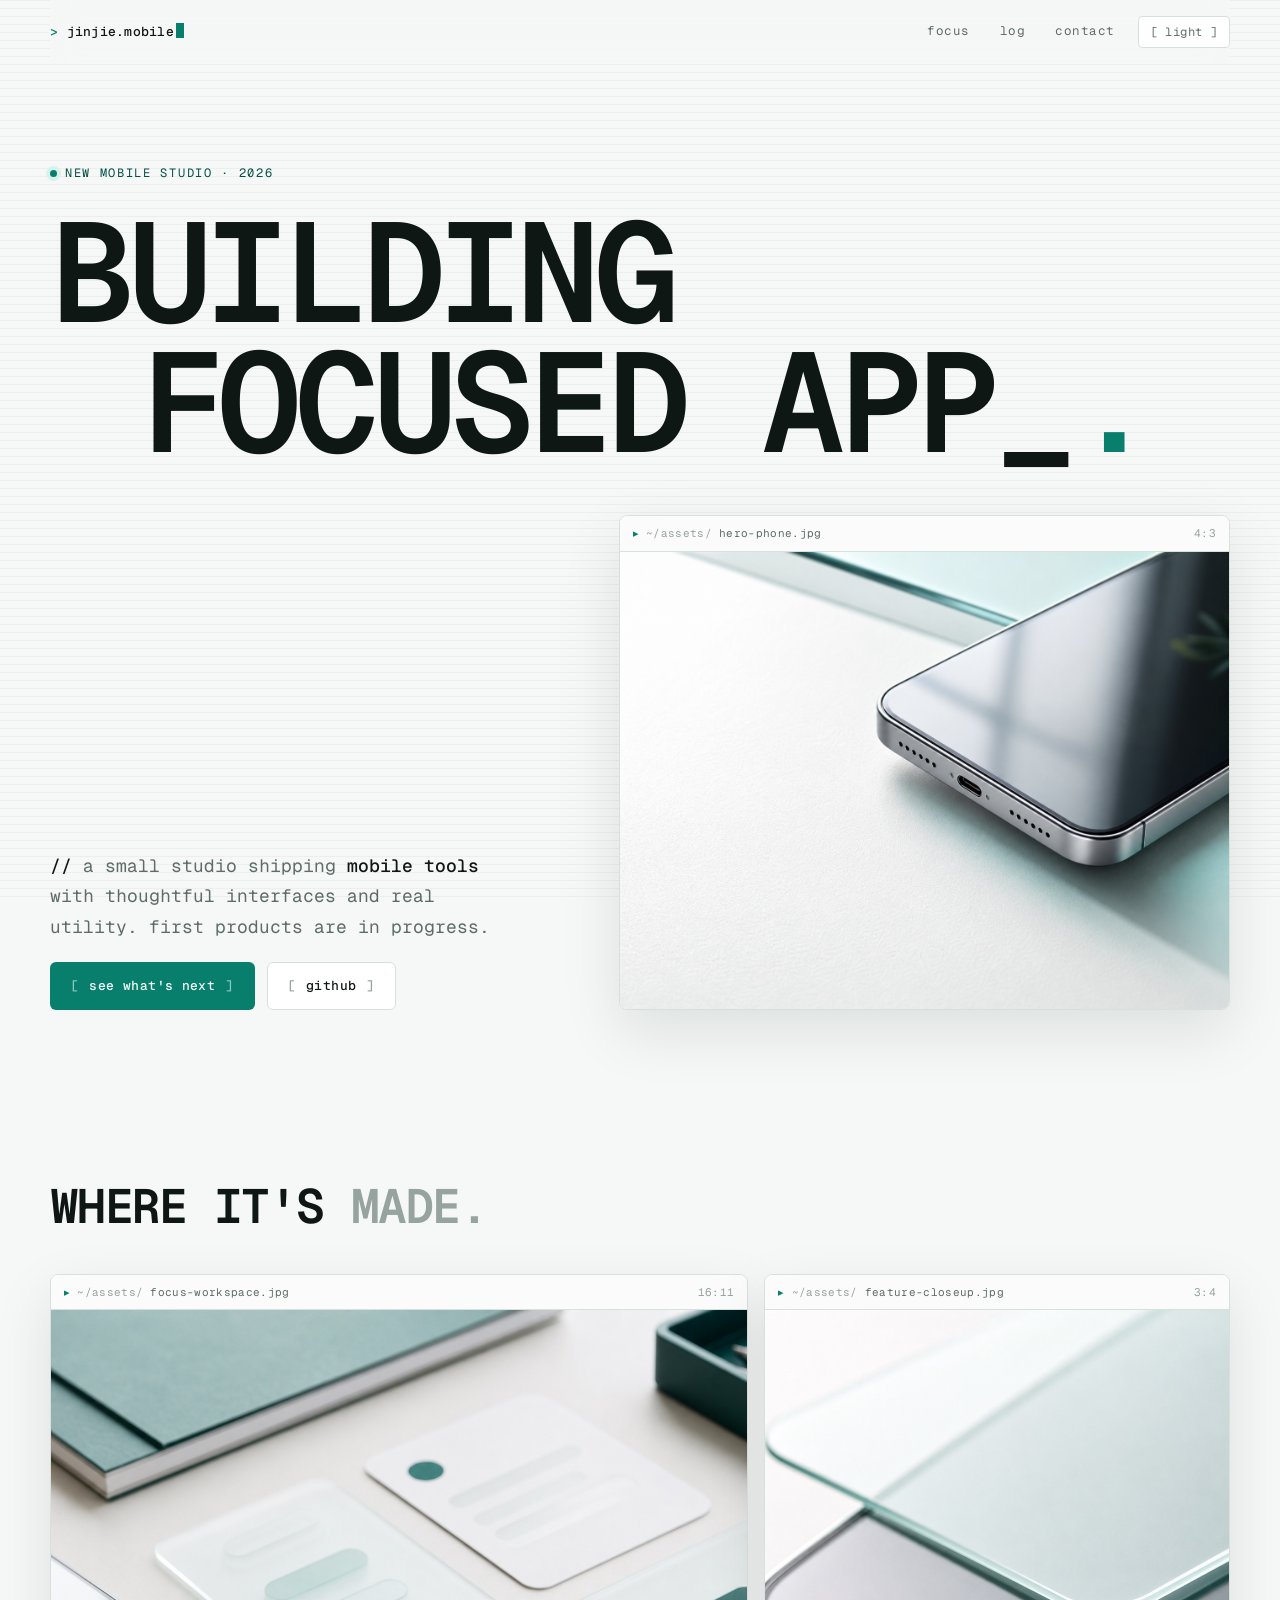
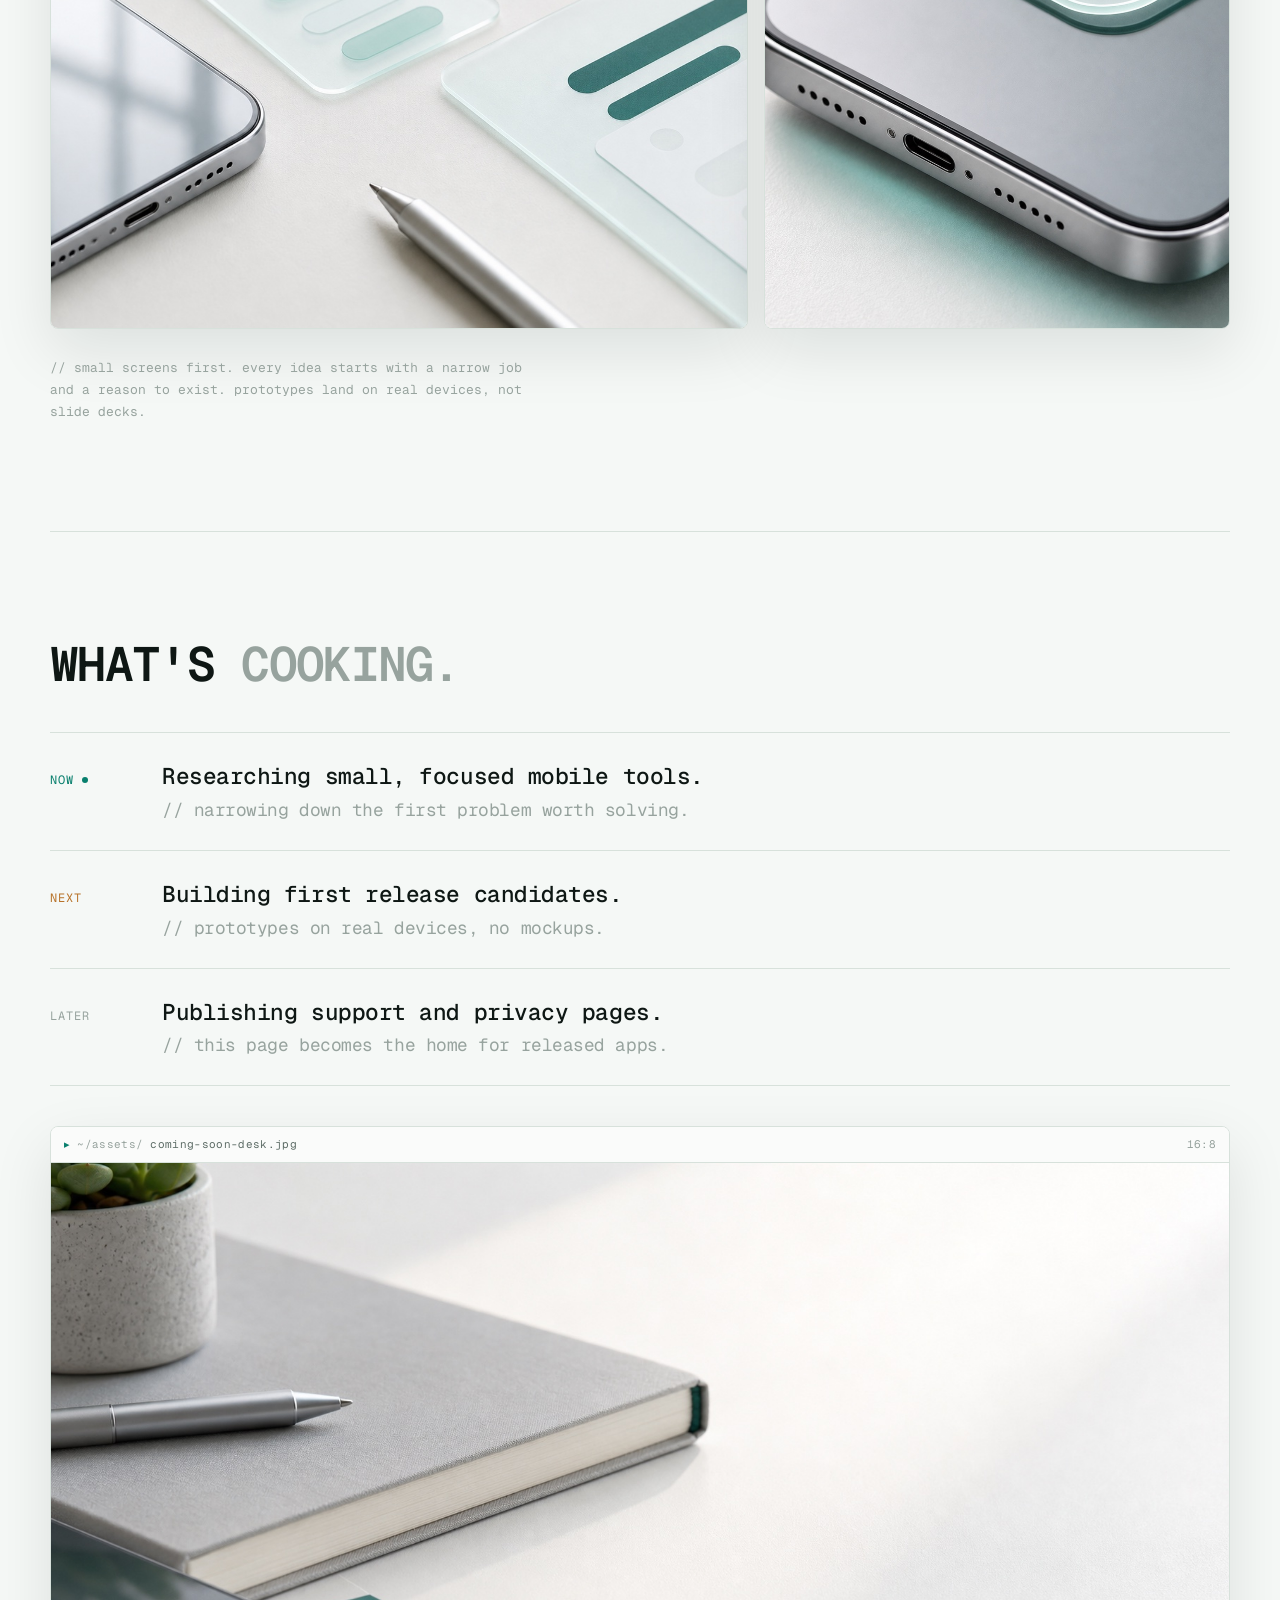
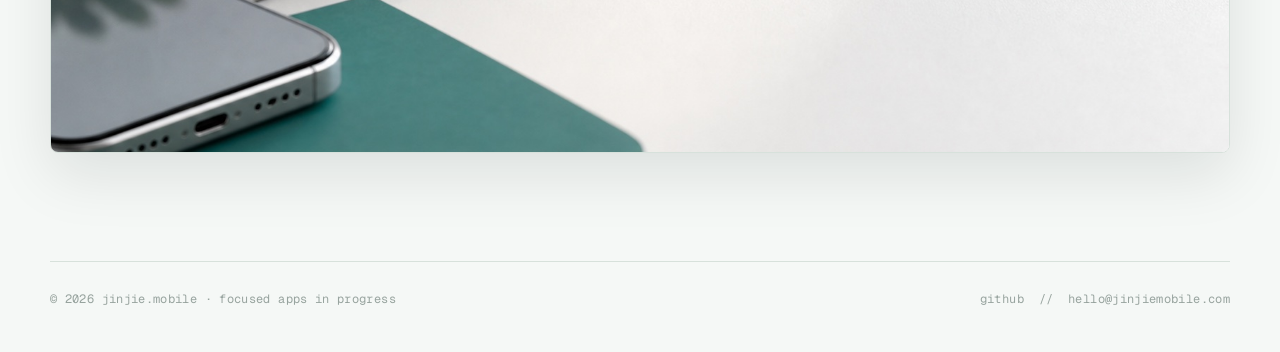
==== index.html @ 9242a49b "feat: mobile hamburger menu (fixes nav display:none regression)" ====
<!doctype html>
<html lang="en" data-theme="light">
<head>
  <meta charset="utf-8">
  <meta name="viewport" content="width=device-width, initial-scale=1">
  <meta name="description" content="Jinjie Mobile is building focused mobile apps with thoughtful interfaces and real utility.">
  <meta name="theme-color" content="#f7fbf8" media="(prefers-color-scheme: light)">
  <meta name="theme-color" content="#0c1210" media="(prefers-color-scheme: dark)">
  <meta property="og:title" content="Jinjie Mobile">
  <meta property="og:description" content="Focused mobile apps in development.">
  <meta property="og:type" content="website">
  <meta property="og:image" content="assets/hero-phone.jpg">
  <title>Jinjie Mobile</title>
  <link rel="icon" href="assets/jinjie-mobile-icon.svg" type="image/svg+xml">
  <link rel="icon" href="assets/jinjie-mobile-icon-32.png" sizes="32x32" type="image/png">
  <link rel="apple-touch-icon" href="assets/jinjie-mobile-icon-180.png">
  <link rel="manifest" href="site.webmanifest">
  <link rel="stylesheet" href="styles.css">
</head>
<body>

<nav class="nav wrap" id="nav">
  <a class="prompt" href="#top"><span class="gt">&gt;</span> jinjie.mobile<span class="cursor"></span></a>
  <div class="nav-right">
    <div class="nav-menu">
      <a href="#focus">focus</a>
      <a href="#log">log</a>
      <a href="#contact">contact</a>
    </div>
    <button class="menu-btn" id="menuBtn" aria-label="Toggle navigation" aria-expanded="false">[ menu ]</button>
    <button class="theme-btn" id="toggle" aria-label="Toggle color theme">[ light ]</button>
  </div>
</nav>

<header class="hero wrap" id="top">
  <p class="eyebrow"><span class="dot"></span> new mobile studio · 2026</p>

  <h1 class="display">
    <span class="scram" data-scramble data-text="BUILDING">BUILDING</span>
    <span class="line2"><span class="scram" data-scramble data-text="FOCUSED APPS">FOCUSED APPS</span><span class="accent-mark">.</span></span>
  </h1>

  <div class="hero-bottom">
    <div class="hero-meta">
      <p class="hero-lede">
        <span class="kw">//</span> a small studio shipping <span class="kw">mobile tools</span> with thoughtful interfaces and real utility. first products are in progress.
      </p>
      <div class="actions">
        <a class="btn btn-primary" href="#log"><span class="bracket">[</span> see what's next <span class="bracket">]</span></a>
        <a class="btn btn-ghost" href="https://github.com/Jinjiemobile" target="_blank" rel="noreferrer"><span class="bracket">[</span> github <span class="bracket">]</span></a>
      </div>
    </div>

    <figure class="frame hero-frame">
      <figcaption class="frame-bar">
        <span class="path"><span class="ic">▸</span><span class="dir">~/assets/</span>hero-phone.jpg</span>
        <span class="info">4:3</span>
      </figcaption>
      <img src="assets/hero-phone.jpg" alt="Close-up smartphone surface for Jinjie Mobile">
    </figure>
  </div>
</header>

<section class="section wrap" id="focus">
  <div class="sec-head">
    <h2 class="sec-title">where it's <span class="mute">made.</span></h2>
  </div>
  <div class="bento">
    <figure class="frame">
      <figcaption class="frame-bar">
        <span class="path"><span class="ic">▸</span><span class="dir">~/assets/</span>focus-workspace.jpg</span>
        <span class="info">16:11</span>
      </figcaption>
      <img src="assets/focus-workspace.jpg" alt="Mobile design workspace">
    </figure>
    <figure class="frame tall">
      <figcaption class="frame-bar">
        <span class="path"><span class="ic">▸</span><span class="dir">~/assets/</span>feature-closeup.jpg</span>
        <span class="info">3:4</span>
      </figcaption>
      <img src="assets/feature-closeup.jpg" alt="Close-up mobile glass surface">
    </figure>
  </div>
  <p class="sec-note">// small screens first. every idea starts with a narrow job and a reason to exist. prototypes land on real devices, not slide decks.</p>
</section>

<section class="section wrap" id="log">
  <div class="sec-head">
    <h2 class="sec-title">what's <span class="mute">cooking.</span></h2>
  </div>

  <div class="log-wrap">
    <div class="log">
      <div class="log-row">
        <span class="log-tag now">NOW<span class="pulse"></span></span>
        <p class="log-body">Researching small, focused mobile tools.<span class="comment">// narrowing down the first problem worth solving.</span></p>
      </div>
      <div class="log-row">
        <span class="log-tag next">NEXT</span>
        <p class="log-body">Building first release candidates.<span class="comment">// prototypes on real devices, no mockups.</span></p>
      </div>
      <div class="log-row">
        <span class="log-tag later">LATER</span>
        <p class="log-body">Publishing support and privacy pages.<span class="comment">// this page becomes the home for released apps.</span></p>
      </div>
    </div>

    <figure class="frame desk-frame">
      <figcaption class="frame-bar">
        <span class="path"><span class="ic">▸</span><span class="dir">~/assets/</span>coming-soon-desk.jpg</span>
        <span class="info">16:8</span>
      </figcaption>
      <img src="assets/coming-soon-desk.jpg" alt="Pre-release mobile product planning desk">
    </figure>
  </div>
</section>

<footer class="foot wrap" id="contact">
  <div>© 2026 jinjie.mobile · focused apps in progress</div>
  <div>
    <a href="https://github.com/Jinjiemobile" target="_blank" rel="noreferrer">github</a> &nbsp;//&nbsp;
    <a href="mailto:hello@jinjiemobile.com">hello@jinjiemobile.com</a>
  </div>
</footer>

  <script src="script.js"></script>
</body>
</html>
---- styles.css ----
@font-face {
  font-family: "Geist Mono";
  font-style: normal;
  font-display: swap;
  font-weight: 400;
  src: url("fonts/geist-mono-latin-400-normal.woff2") format("woff2");
}
@font-face {
  font-family: "Geist Mono";
  font-style: normal;
  font-display: swap;
  font-weight: 500;
  src: url("fonts/geist-mono-latin-500-normal.woff2") format("woff2");
}
@font-face {
  font-family: "Geist Mono";
  font-style: normal;
  font-display: swap;
  font-weight: 600;
  src: url("fonts/geist-mono-latin-600-normal.woff2") format("woff2");
}
  :root {
    --bg: #f5f8f6;
    --surface: #ffffff;
    --ink: #0e1714;
    --ink-soft: #5d6c66;
    --ink-faint: #97a39e;
    --line: #d7e1db;
    --accent: #087f6d;
    --accent-ink: #064f45;
    --accent-soft: #d7f2eb;
    --warn: #b8732a;
    --grid: rgb(14 23 20 / 0.038);
    --shadow: 0 22px 60px rgb(14 23 20 / 0.10);
  }
  [data-theme="dark"] {
    --bg: #0c1210;
    --surface: #121b18;
    --ink: #eaf3ee;
    --ink-soft: #94a59e;
    --ink-faint: #5a6a64;
    --line: #233029;
    --accent: #49d6bd;
    --accent-ink: #95f0dc;
    --accent-soft: #173d36;
    --warn: #d99a52;
    --grid: rgb(234 243 238 / 0.04);
    --shadow: 0 22px 60px rgb(0 0 0 / 0.4);
  }
  * { box-sizing: border-box; }
  html { scroll-behavior: smooth; }
  body {
    margin: 0;
    background: var(--bg);
    color: var(--ink);
    font-family: "Geist Mono", ui-monospace, "SF Mono", Menlo, monospace;
    font-feature-settings: "calt" 0, "liga" 0;
    -webkit-font-smoothing: antialiased;
    line-height: 1.5;
  }
  body::before {
    content: "";
    position: fixed; inset: 0; z-index: 0; pointer-events: none;
    background-image: linear-gradient(var(--grid) 1px, transparent 1px);
    background-size: 100% 8px;
  }
  a { color: inherit; text-decoration: none; }
  img { display: block; max-width: 100%; }

  .wrap { position: relative; z-index: 1; width: min(1180px, calc(100% - 32px)); margin: 0 auto; }

  /* -- nav -- */
  .nav {
    position: sticky; top: 0; z-index: 5;
    display: flex; align-items: center; justify-content: space-between;
    min-height: 64px; padding: 14px 0;
    backdrop-filter: blur(14px);
    background: color-mix(in srgb, var(--bg) 78%, transparent);
    border-bottom: 1px solid transparent;
    transition: border-color 200ms ease;
  }
  .nav.scrolled { border-color: var(--line); }
  .prompt { font-size: 13px; font-weight: 500; letter-spacing: 0.02em; }
  .prompt .gt { color: var(--accent); }
  .cursor {
    display: inline-block; width: 8px; height: 15px; margin-left: 2px;
    background: var(--accent); transform: translateY(2px);
    animation: blink 1.05s steps(1) infinite;
  }
  @keyframes blink { 50% { opacity: 0; } }
  .nav-menu { display: flex; gap: 4px; font-size: 12.5px; letter-spacing: 0.04em; }
  .nav-menu a {
    padding: 7px 12px; color: var(--ink-soft);
    border: 1px solid transparent; border-radius: 4px;
    transition: color 160ms ease, border-color 160ms ease, background 160ms ease;
  }
  .nav-menu a:hover { color: var(--accent-ink); border-color: var(--line); background: var(--surface); }

  /* -- hero -- */
  .hero { padding: clamp(48px, 8vw, 88px) 0 clamp(40px, 6vw, 64px); position: relative; }
  .eyebrow {
    display: inline-flex; align-items: center; gap: 8px;
    margin-bottom: clamp(18px, 2.5vw, 26px);
    font-size: 12px; letter-spacing: 0.14em; color: var(--accent-ink); text-transform: uppercase;
  }
  .eyebrow .dot {
    width: 7px; height: 7px; border-radius: 50%; background: var(--accent);
    box-shadow: 0 0 0 4px var(--accent-soft);
  }
  .display {
    font-size: clamp(3rem, 11vw, 9rem);
    line-height: 0.92; letter-spacing: -0.045em; font-weight: 600;
    margin: 0; text-transform: uppercase; word-break: break-word;
  }
  .display .scram { white-space: pre; }
  .display .line2 { display: block; padding-left: clamp(0px, 7vw, 6rem); }
  .display .accent-mark { color: var(--accent); }

  .hero-bottom {
    margin-top: clamp(30px, 4vw, 48px);
    display: grid;
    grid-template-columns: minmax(0, 0.92fr) minmax(0, 1.08fr);
    gap: clamp(24px, 4vw, 48px);
    align-items: end;
  }
  .hero-meta { display: grid; gap: 20px; align-content: end; }
  .hero-lede {
    margin: 0; font-size: clamp(0.98rem, 1.4vw, 1.12rem);
    color: var(--ink-soft); line-height: 1.7; font-weight: 400; max-width: 42ch;
  }
  .hero-lede .kw { color: var(--ink); font-weight: 500; }
  .actions { display: flex; flex-wrap: wrap; gap: 12px; }
  .btn {
    display: inline-flex; align-items: center; gap: 10px;
    padding: 13px 20px; font-family: inherit; font-size: 13px; font-weight: 500; letter-spacing: 0.03em;
    border-radius: 6px; border: 1px solid transparent; cursor: pointer;
    transition: transform 160ms ease, background 160ms ease, border-color 160ms ease, color 160ms ease;
  }
  .btn:active { transform: translateY(1px); }
  .btn .bracket { color: var(--ink-faint); transition: color 160ms ease; }
  .btn-primary { background: var(--accent); color: #f7fffc; }
  .btn-primary:hover { background: var(--accent-ink); }
  .btn-primary .bracket { color: rgb(255 255 255 / 0.55); }
  .btn-ghost { border-color: var(--line); color: var(--ink); background: var(--surface); }
  .btn-ghost:hover { border-color: var(--accent); color: var(--accent-ink); }
  .btn-ghost:hover .bracket { color: var(--accent); }

  /* -- frame (asset window) -- */
  .frame {
    margin: 0; border: 1px solid var(--line); border-radius: 8px;
    background: var(--surface); overflow: hidden; box-shadow: var(--shadow);
  }
  .frame-bar {
    display: flex; align-items: center; justify-content: space-between; gap: 12px;
    padding: 9px 13px; border-bottom: 1px solid var(--line);
    font-size: 11px; color: var(--ink-soft); letter-spacing: 0.03em;
    background: color-mix(in srgb, var(--bg) 55%, var(--surface));
  }
  .frame-bar .path { display: inline-flex; align-items: center; gap: 7px; min-width: 0; }
  .frame-bar .path .ic { color: var(--accent); }
  .frame-bar .path .dir { color: var(--ink-faint); }
  .frame-bar .info { color: var(--ink-faint); white-space: nowrap; }
  .frame img { width: 100%; height: 100%; object-fit: cover; }
  .frame.hero-frame img { aspect-ratio: 4 / 3; }

  /* -- section -- */
  .section { padding: clamp(56px, 9vw, 108px) 0; border-top: 1px solid var(--line); }
  .section:first-of-type { border-top: none; }
  .sec-head { margin-bottom: clamp(28px, 4vw, 44px); }
  .sec-title {
    font-size: clamp(1.6rem, 3.8vw, 3rem); line-height: 1; letter-spacing: -0.035em;
    font-weight: 600; margin: 0; text-transform: uppercase;
  }
  .sec-title .mute { color: var(--ink-faint); }
  .sec-note { margin: clamp(20px, 3vw, 28px) 0 0; font-size: 13px; color: var(--ink-faint); max-width: 60ch; line-height: 1.7; }

  /* bento */
  .bento { display: grid; grid-template-columns: 1.5fr 1fr; gap: 16px; }
  .bento .frame img { aspect-ratio: 16 / 11; }
  .bento .frame.tall img { aspect-ratio: 3 / 4; }

  /* log */
  .log-wrap { display: grid; grid-template-columns: 1fr; gap: clamp(24px, 4vw, 40px); }
  .log { border-top: 1px solid var(--line); }
  .log-row {
    display: grid; grid-template-columns: 92px 1fr; gap: 20px; align-items: baseline;
    padding: clamp(20px, 3vw, 28px) 0; border-bottom: 1px solid var(--line);
  }
  .log-tag { font-size: 12px; letter-spacing: 0.08em; text-transform: uppercase; }
  .log-tag.now { color: var(--accent); }
  .log-tag.next { color: var(--warn); }
  .log-tag.later { color: var(--ink-faint); }
  .log-body { margin: 0; font-size: clamp(1.02rem, 1.9vw, 1.42rem); line-height: 1.35; letter-spacing: -0.02em; color: var(--ink); font-weight: 500; }
  .log-body .comment { color: var(--ink-faint); font-weight: 400; font-size: 0.78em; display: block; margin-top: 6px; }
  .pulse { display: inline-block; width: 6px; height: 6px; border-radius: 50%; background: var(--accent); margin-left: 8px; transform: translateY(-1px); animation: pulse 1.8s ease-in-out infinite; }
  @keyframes pulse { 0%,100% { opacity: 1; } 50% { opacity: 0.3; } }
  .desk-frame img { aspect-ratio: 16 / 8; }

  /* -- footer -- */
  .foot {
    border-top: 1px solid var(--line); padding: 28px 0 44px;
    display: flex; justify-content: space-between; gap: 20px; flex-wrap: wrap;
    font-size: 12px; color: var(--ink-faint); letter-spacing: 0.03em;
  }
  .foot a:hover { color: var(--accent-ink); }

  .nav-right { display: flex; align-items: center; gap: 10px; }
  .theme-btn {
    font-family: inherit; font-size: 12px; letter-spacing: 0.03em;
    padding: 7px 12px; border: 1px solid var(--line); border-radius: 4px;
    background: var(--surface); color: var(--ink-soft); cursor: pointer;
    transition: color 160ms ease, border-color 160ms ease;
  }
  .theme-btn:hover { color: var(--accent-ink); border-color: var(--accent); }

  .menu-btn {
    display: none;
    font-family: inherit; font-size: 12px; letter-spacing: 0.03em;
    padding: 7px 12px; border: 1px solid var(--line); border-radius: 4px;
    background: var(--surface); color: var(--ink-soft); cursor: pointer;
    transition: color 160ms ease, border-color 160ms ease;
  }
  .menu-btn:hover { color: var(--accent-ink); border-color: var(--accent); }

  @media (max-width: 860px) {
    .hero-bottom { grid-template-columns: 1fr; align-items: start; }
    .bento { grid-template-columns: 1fr; }
    .bento .frame.tall img { aspect-ratio: 16 / 11; }
  }
  @media (max-width: 720px) {
    .menu-btn { display: inline-flex; }
    .nav-menu {
      position: absolute;
      top: calc(100% + 8px);
      right: 0;
      flex-direction: column;
      align-items: stretch;
      gap: 2px;
      min-width: 160px;
      padding: 8px;
      border: 1px solid var(--line);
      border-radius: 8px;
      background: var(--surface);
      box-shadow: var(--shadow);
      display: none;
    }
    .nav-menu.open { display: flex; }
    .nav-menu a { padding: 10px 12px; }
    .display .line2 { padding-left: 0; }
    .log-row { grid-template-columns: 1fr; gap: 8px; }
  }
  @media (prefers-reduced-motion: reduce) {
    *, *::before, *::after { animation: none !important; transition: none !important; }
    html { scroll-behavior: auto; }
  }
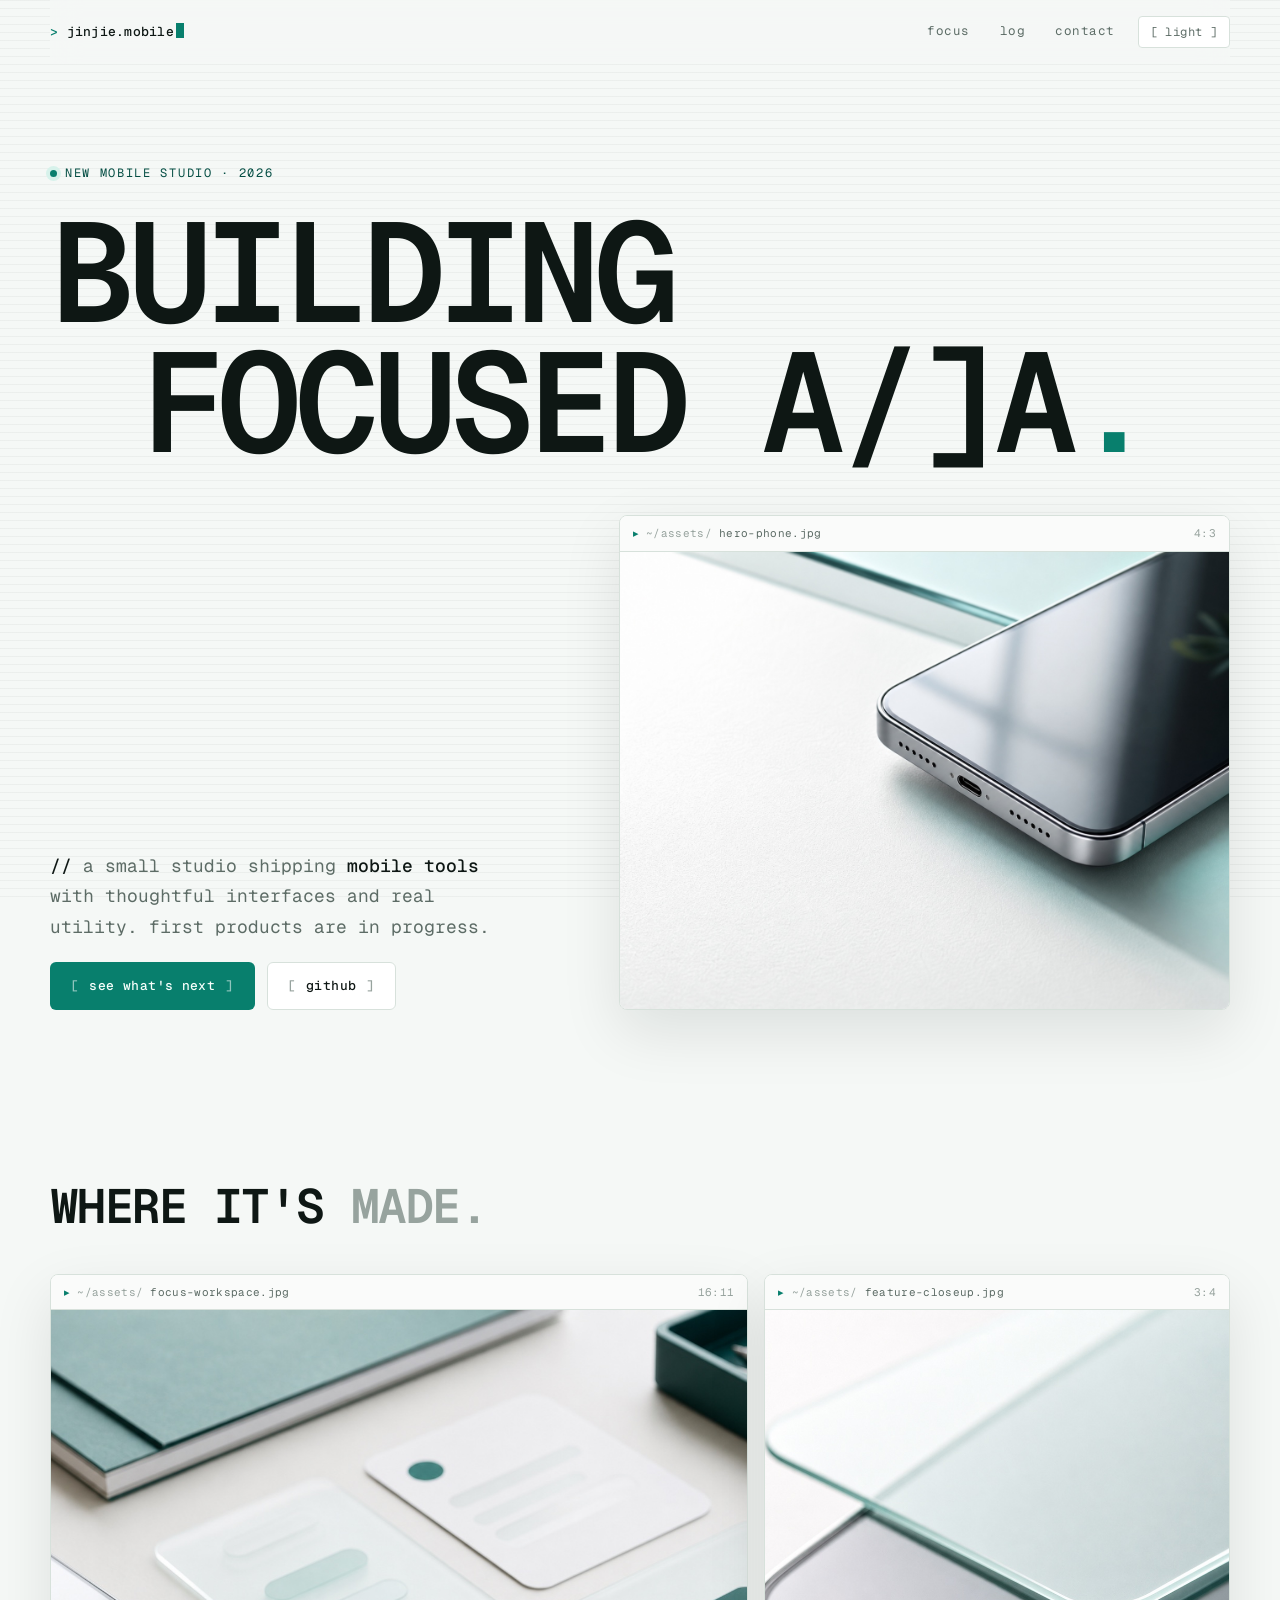
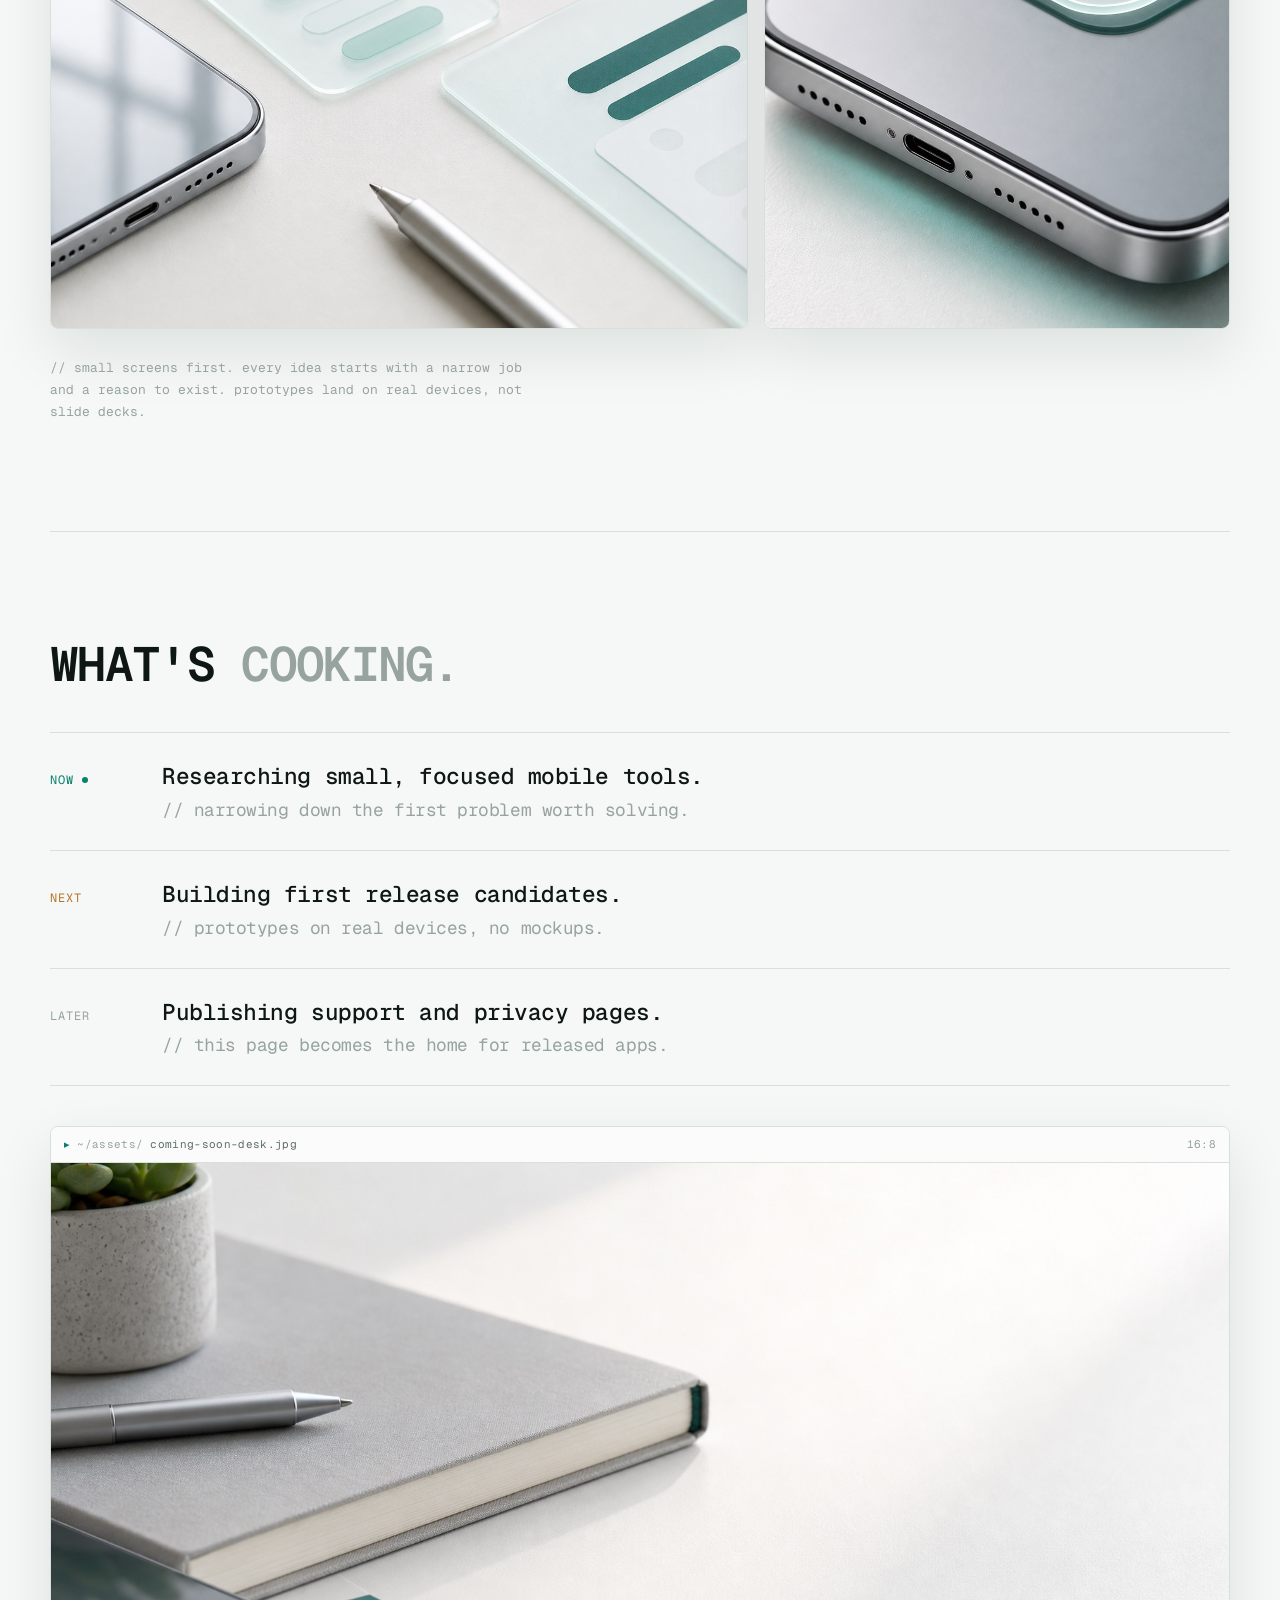
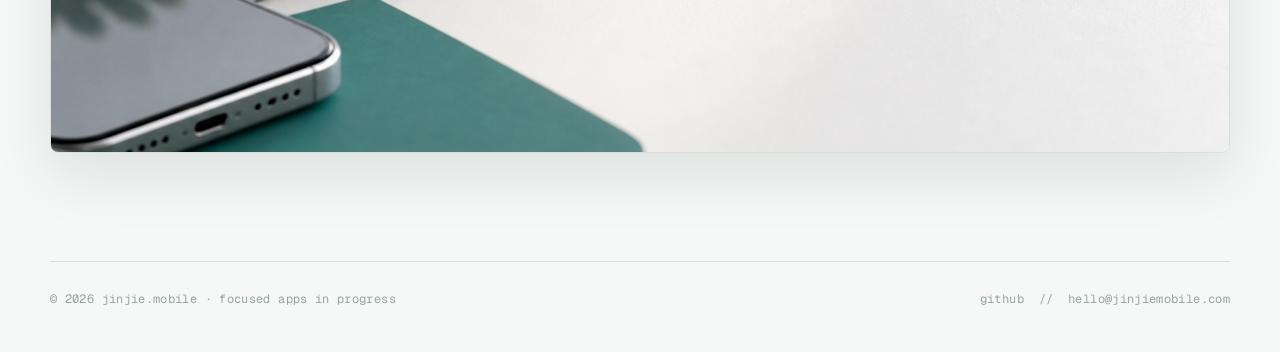
==== commit d2592728: "feat: a11y skip-link + manifest theme_color + final verification + prefers-color-scheme auto-init" ====
--- a/index.html
+++ b/index.html
@@ -18,6 +18,8 @@
   <link rel="stylesheet" href="styles.css">
 </head>
 <body>
+
+<a class="skip-link" href="#top">Skip to content</a>
 
 <nav class="nav wrap" id="nav">
   <a class="prompt" href="#top"><span class="gt">&gt;</span> jinjie.mobile<span class="cursor"></span></a>
--- a/styles.css
+++ b/styles.css
@@ -47,6 +47,20 @@
     --grid: rgb(234 243 238 / 0.04);
     --shadow: 0 22px 60px rgb(0 0 0 / 0.4);
   }
+  .skip-link {
+    position: absolute;
+    left: 16px;
+    top: -48px;
+    z-index: 20;
+    padding: 10px 16px;
+    background: var(--accent);
+    color: #f7fffc;
+    border-radius: 6px;
+    font-size: 13px;
+    transition: top 160ms ease;
+  }
+  .skip-link:focus { top: 12px; }
+
   * { box-sizing: border-box; }
   html { scroll-behavior: smooth; }
   body {
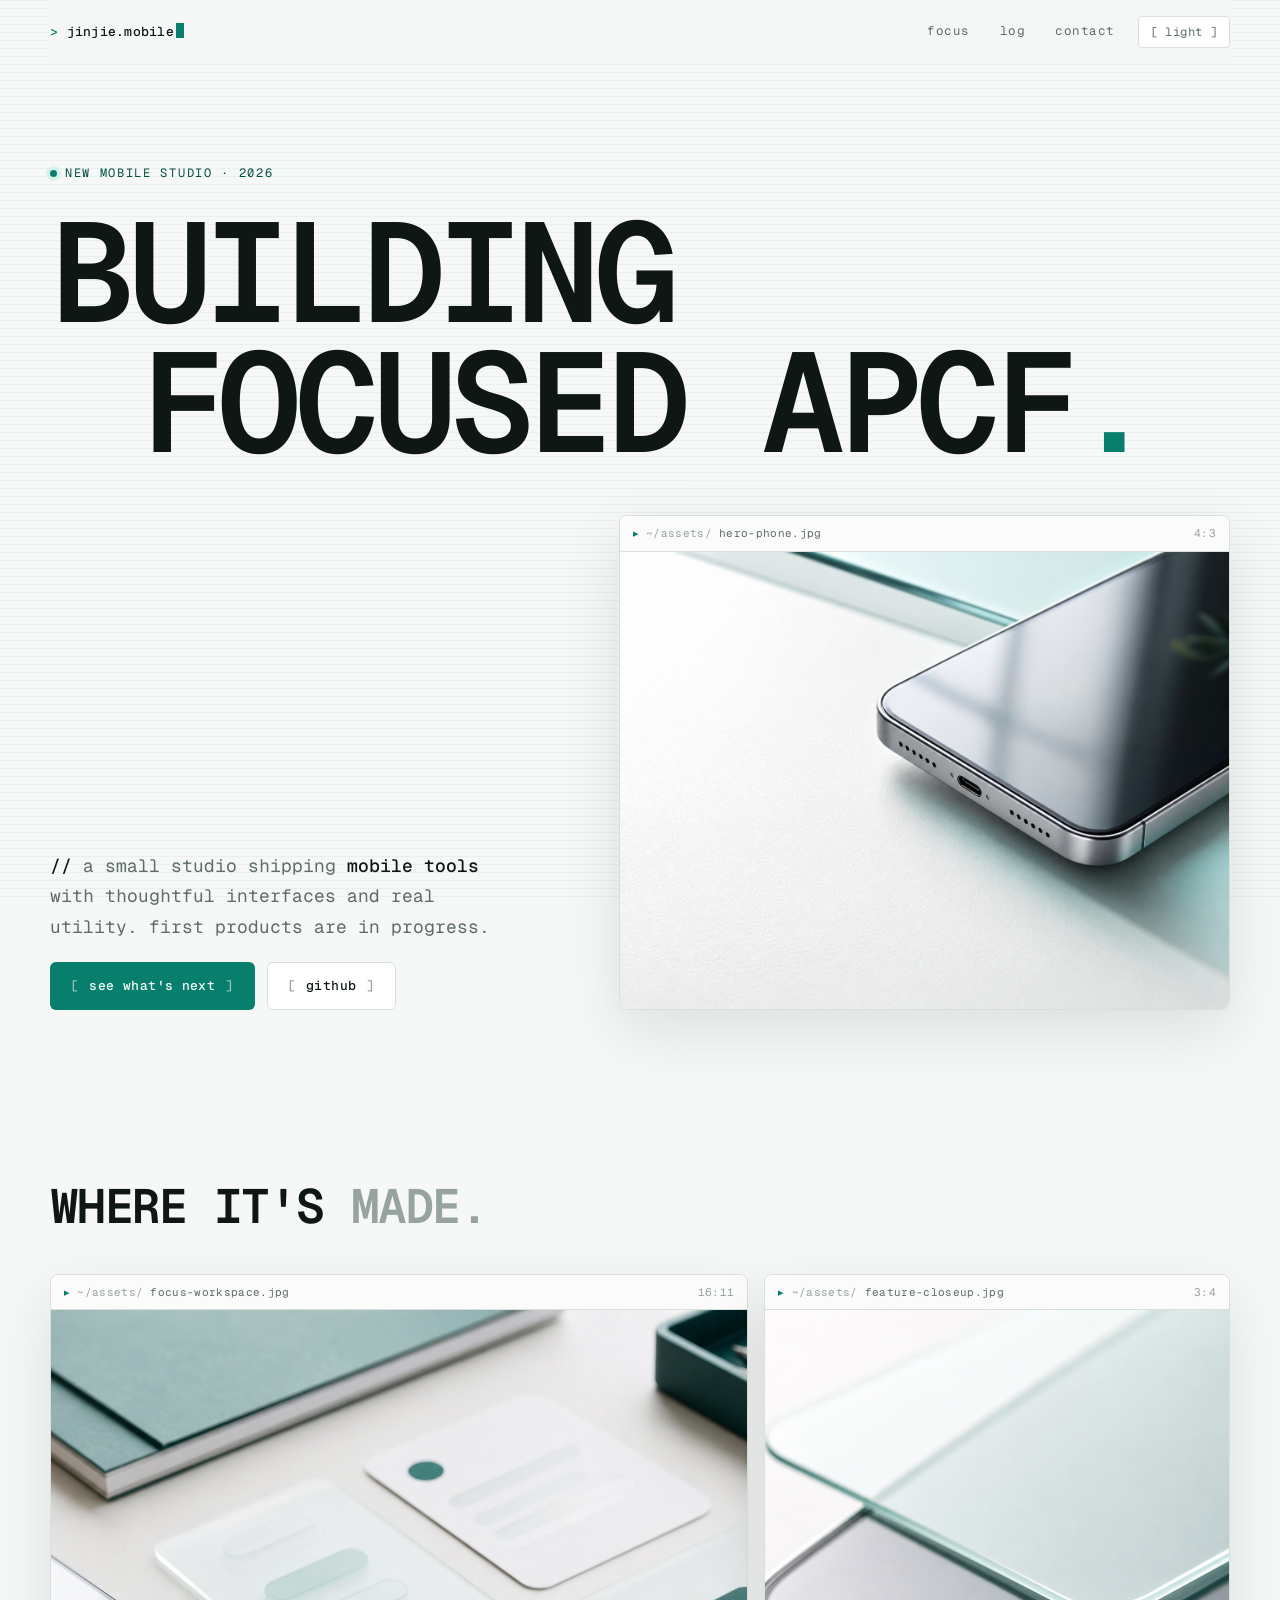
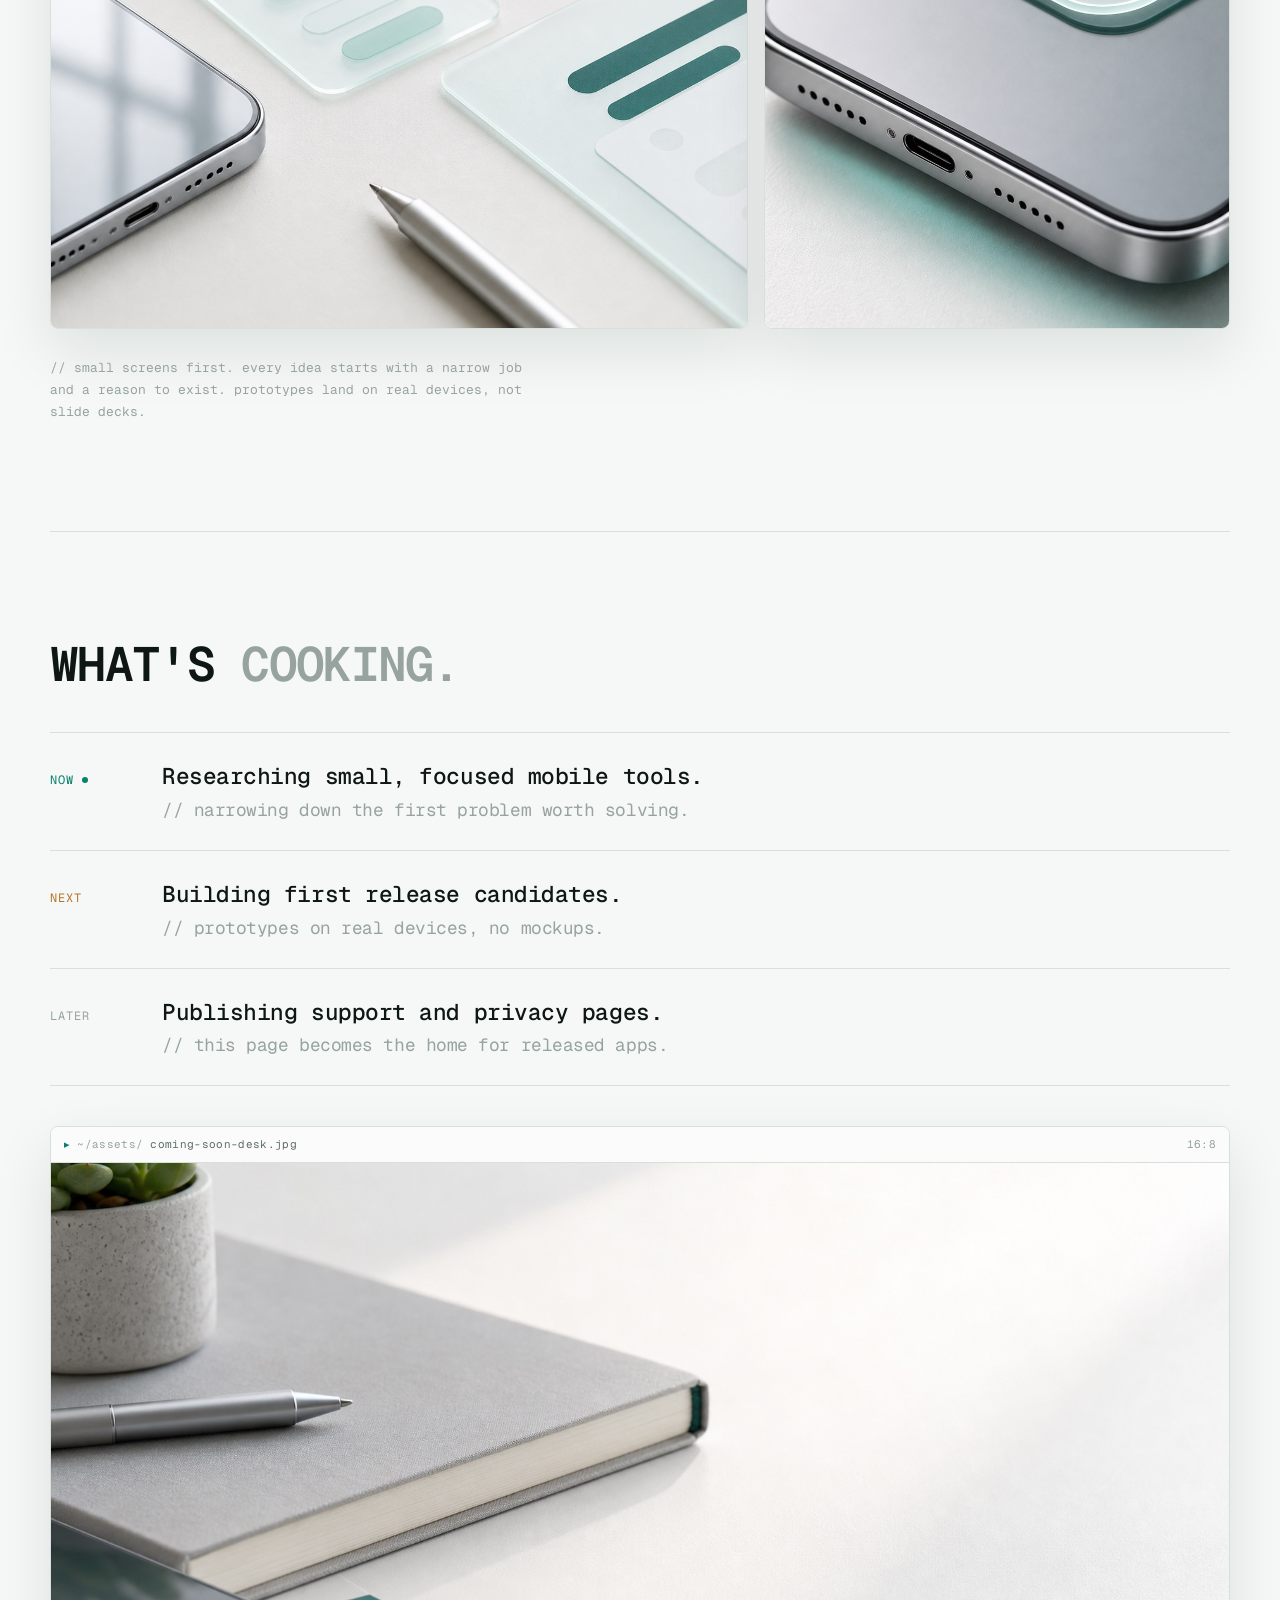
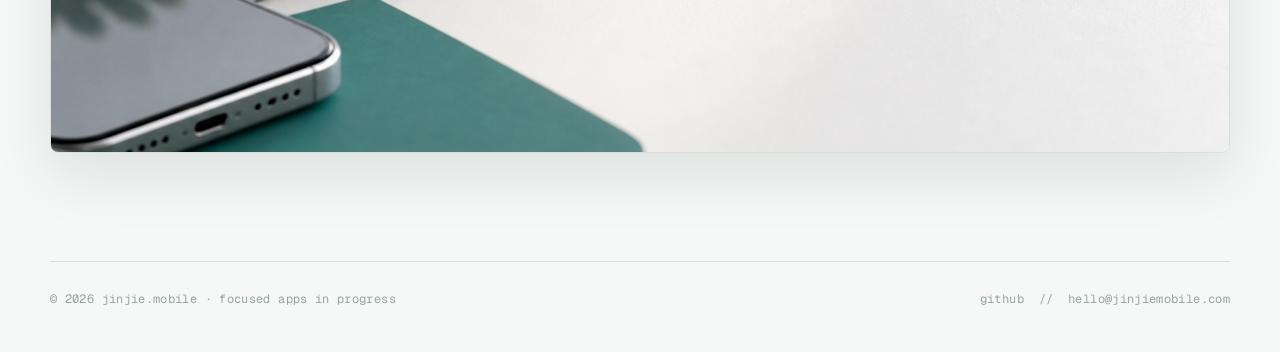
==== commit 79ee9a14: "fix: final-review polish (og:image absolute, focus-visible, theme-color sync, reactive theme, menu d" ====
--- a/index.html
+++ b/index.html
@@ -4,12 +4,12 @@
   <meta charset="utf-8">
   <meta name="viewport" content="width=device-width, initial-scale=1">
   <meta name="description" content="Jinjie Mobile is building focused mobile apps with thoughtful interfaces and real utility.">
-  <meta name="theme-color" content="#f7fbf8" media="(prefers-color-scheme: light)">
+  <meta name="theme-color" content="#f5f8f6" media="(prefers-color-scheme: light)">
   <meta name="theme-color" content="#0c1210" media="(prefers-color-scheme: dark)">
   <meta property="og:title" content="Jinjie Mobile">
   <meta property="og:description" content="Focused mobile apps in development.">
   <meta property="og:type" content="website">
-  <meta property="og:image" content="assets/hero-phone.jpg">
+  <meta property="og:image" content="https://dev.jinjiemobile.com/assets/hero-phone.jpg">
   <title>Jinjie Mobile</title>
   <link rel="icon" href="assets/jinjie-mobile-icon.svg" type="image/svg+xml">
   <link rel="icon" href="assets/jinjie-mobile-icon-32.png" sizes="32x32" type="image/png">
--- a/styles.css
+++ b/styles.css
@@ -61,6 +61,13 @@
   }
   .skip-link:focus { top: 12px; }
 
+  a:focus-visible,
+  button:focus-visible {
+    outline: 3px solid var(--accent);
+    outline-offset: 2px;
+    border-radius: 4px;
+  }
+
   * { box-sizing: border-box; }
   html { scroll-behavior: smooth; }
   body {
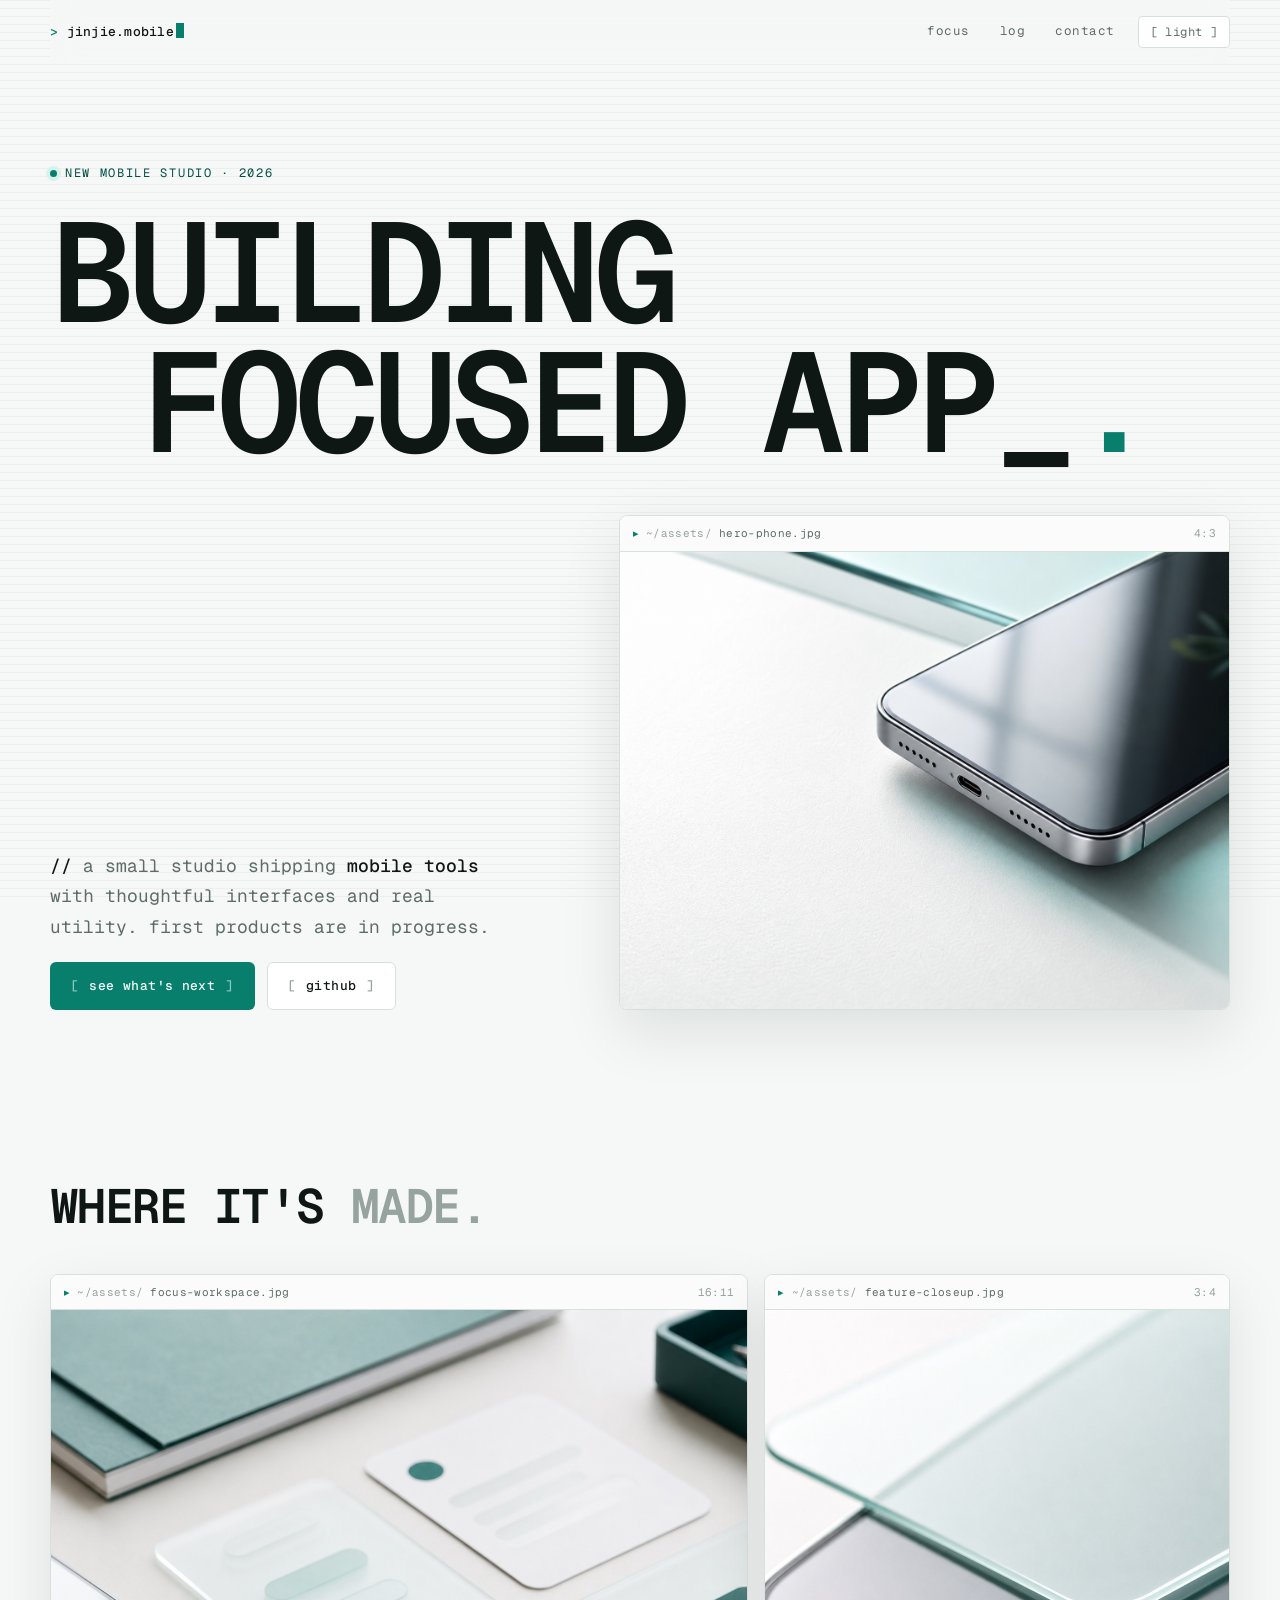
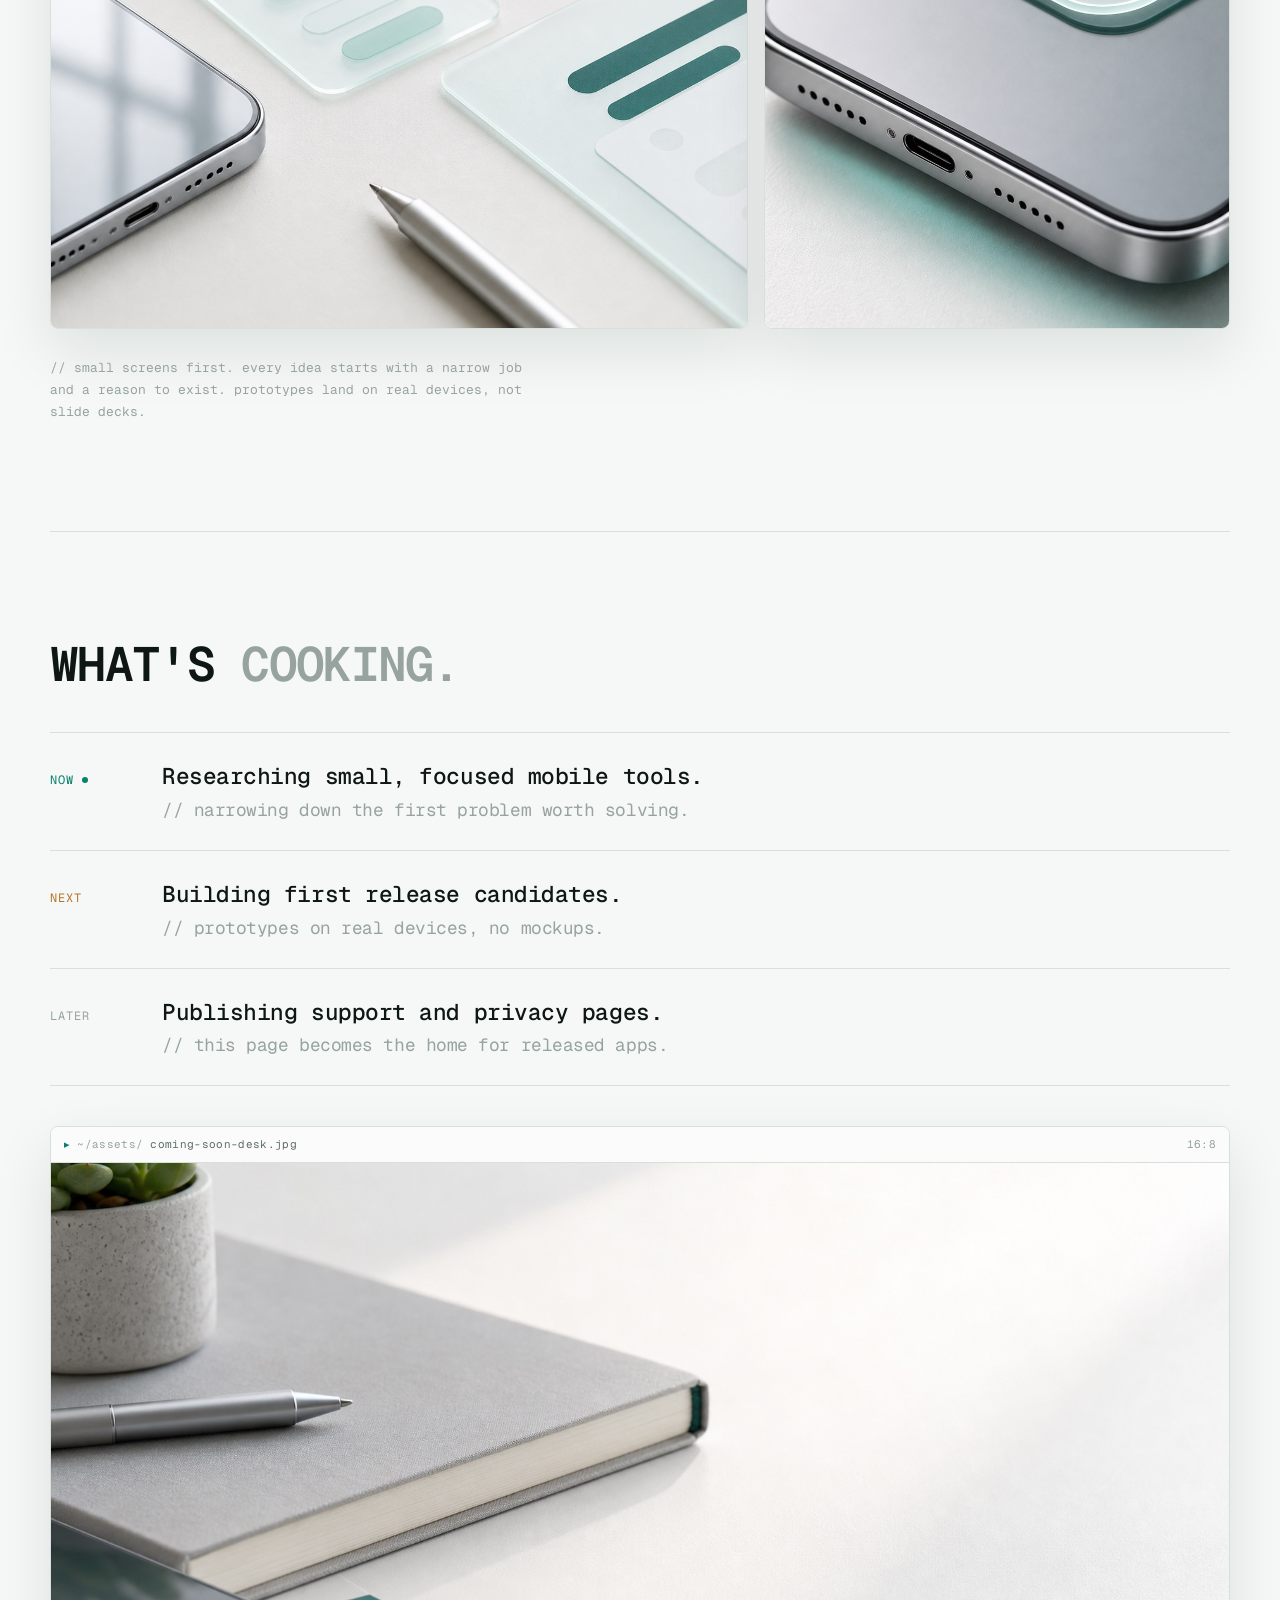
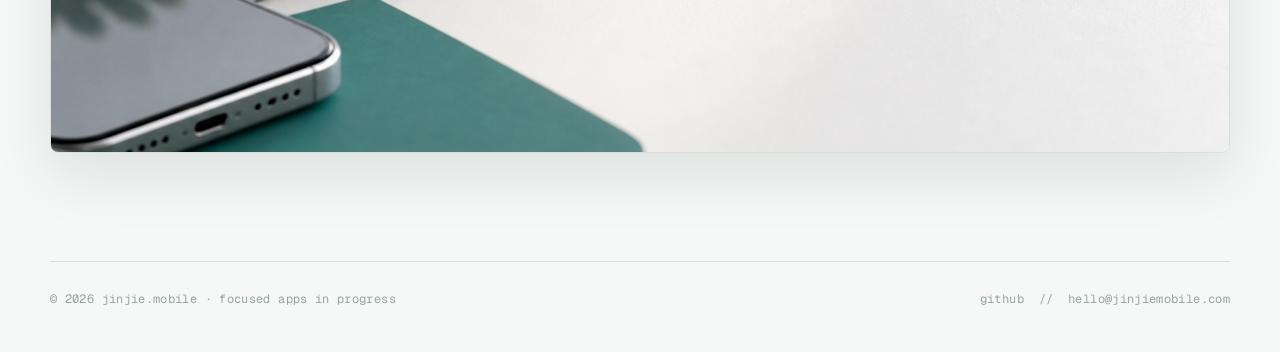
==== commit 2730e4a4: "feat: add clash color tokens and lock dark theme default Brutalist redesign foundation. Green+orange" ====
--- a/index.html
+++ b/index.html
@@ -1,5 +1,5 @@
 <!doctype html>
-<html lang="en" data-theme="light">
+<html lang="en" data-theme="dark">
 <head>
   <meta charset="utf-8">
   <meta name="viewport" content="width=device-width, initial-scale=1">
--- a/styles.css
+++ b/styles.css
@@ -32,6 +32,16 @@
     --warn: #b8732a;
     --grid: rgb(14 23 20 / 0.038);
     --shadow: 0 22px 60px rgb(14 23 20 / 0.10);
+    --clash-o: #ff5500;
+    --clash-o-soft: #d44a00;
+    --clash-g: #087f6d;
+    --clash-g-soft: #066156;
+    --border-hard: 2px solid var(--ink);
+    --shadow-hard: 4px 4px 0 var(--clash-g);
+    --shadow-lg-hard: 6px 6px 0 var(--clash-g);
+    --rotate-neg: -0.8deg;
+    --rotate-pos: 0.6deg;
+    --rotate-stamp: -2deg;
   }
   [data-theme="dark"] {
     --bg: #0c1210;
@@ -46,6 +56,13 @@
     --warn: #d99a52;
     --grid: rgb(234 243 238 / 0.04);
     --shadow: 0 22px 60px rgb(0 0 0 / 0.4);
+    --clash-o: #ff5500;
+    --clash-o-soft: #ff7a3d;
+    --clash-g: #49d6bd;
+    --clash-g-soft: #49d6bd;
+    --border-hard: 2px solid #fafaf7;
+    --shadow-hard: 4px 4px 0 var(--clash-g);
+    --shadow-lg-hard: 6px 6px 0 var(--clash-g);
   }
   .skip-link {
     position: absolute;
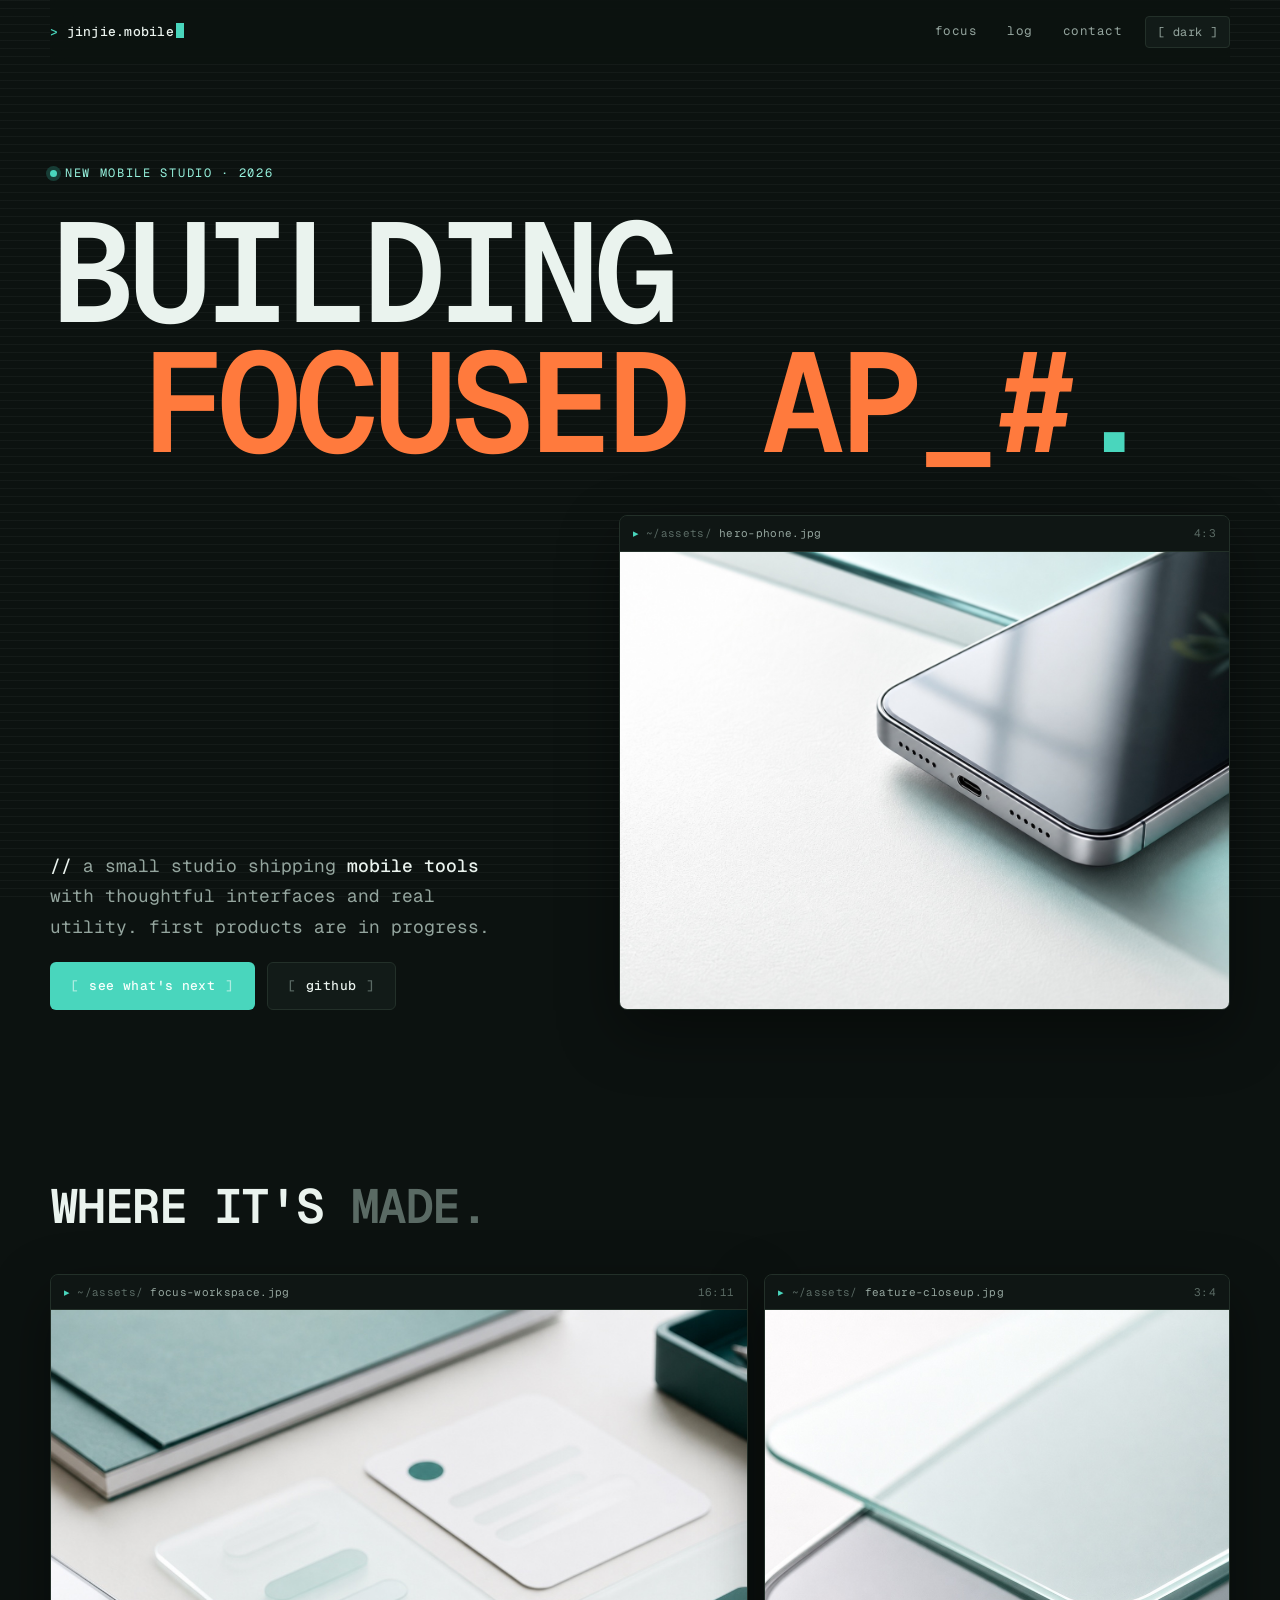
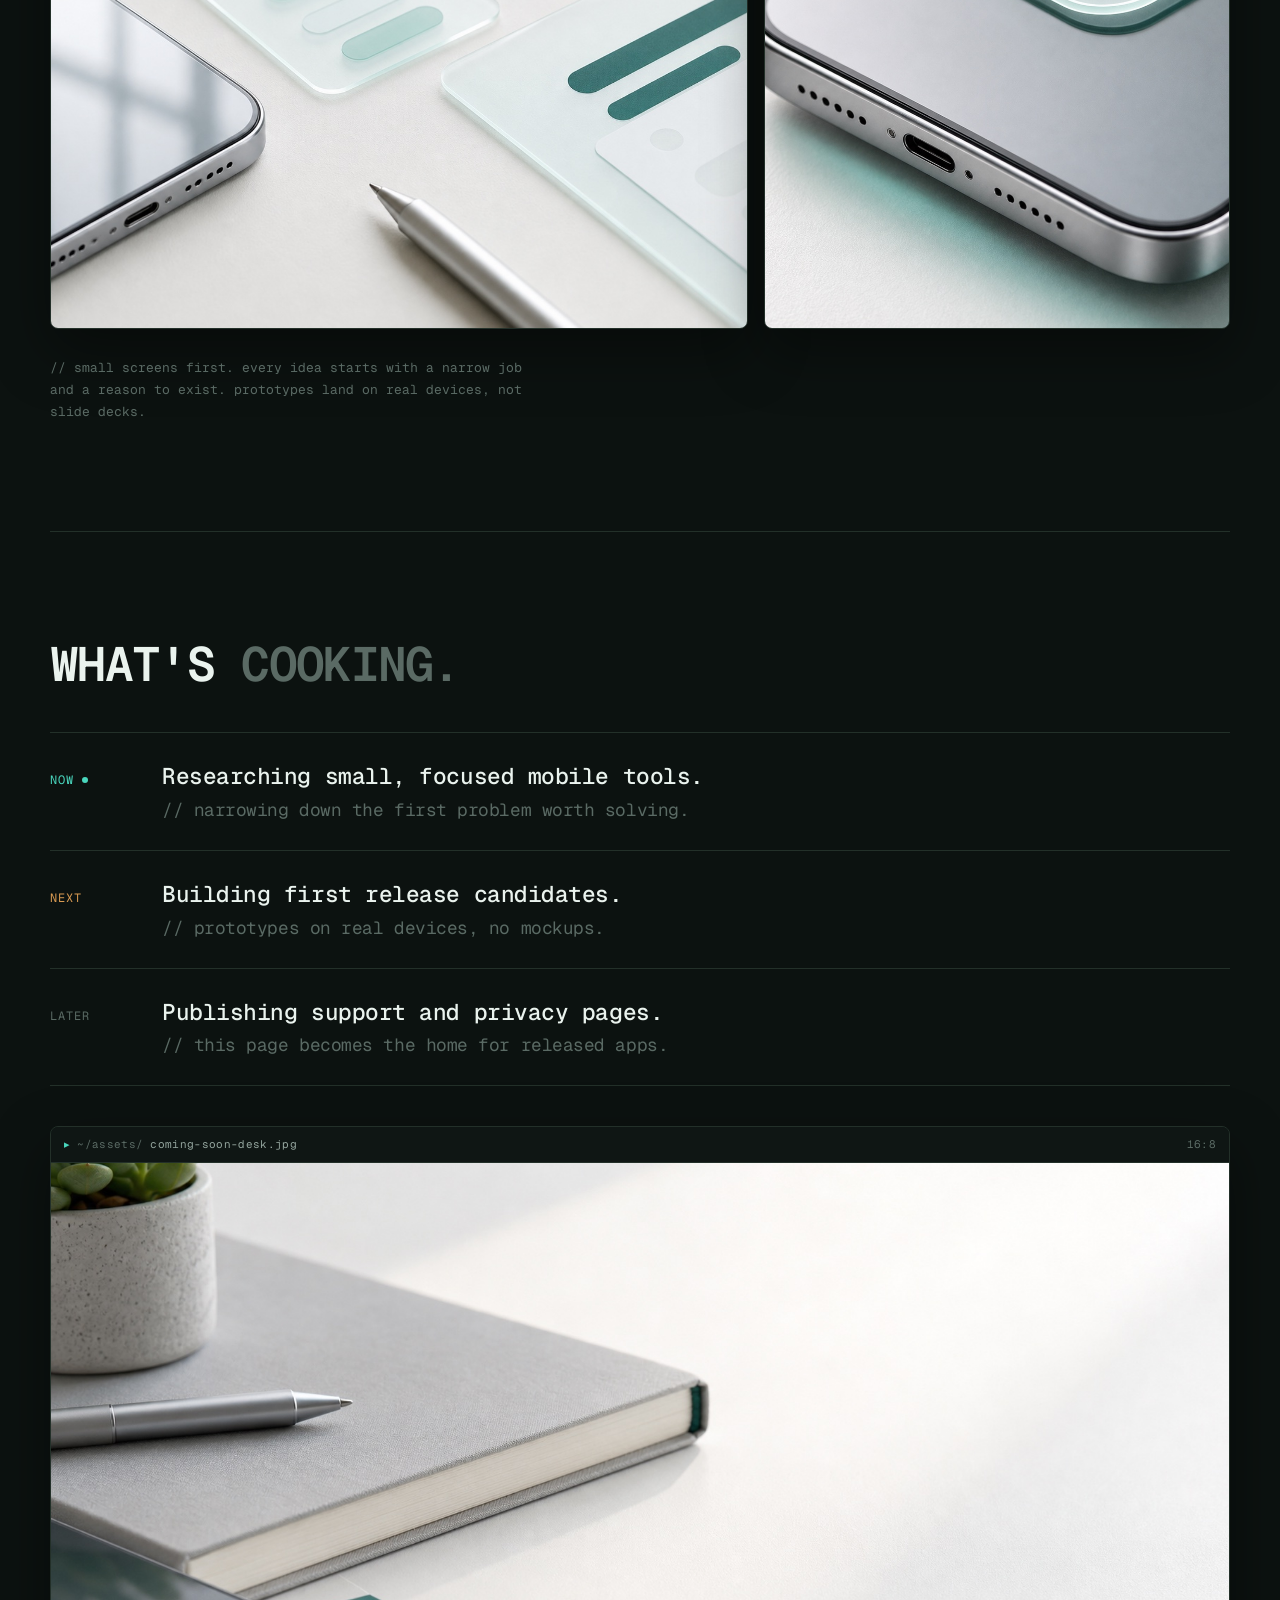
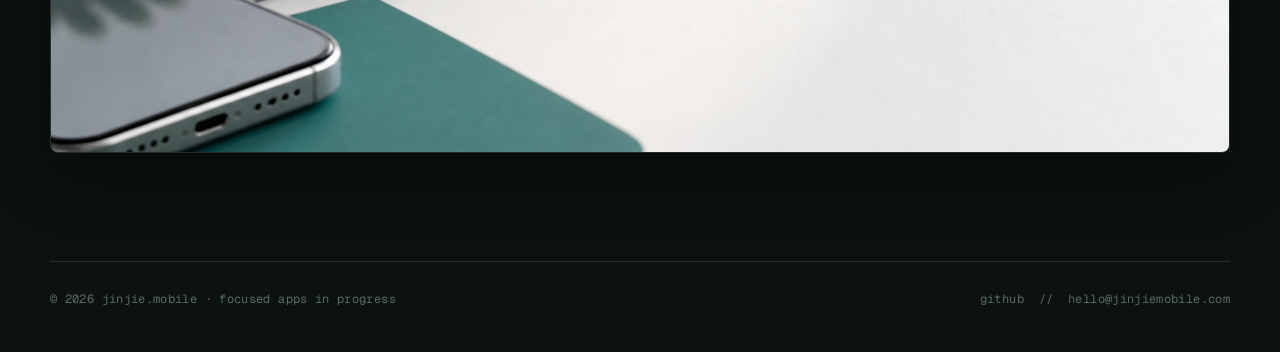
==== commit 9d2c833a: "feat: hero dual clash blocks with scramble colorization FOCUSED in green block, APPS in orange block" ====
--- a/index.html
+++ b/index.html
@@ -39,7 +39,7 @@
 
   <h1 class="display">
     <span class="scram" data-scramble data-text="BUILDING">BUILDING</span>
-    <span class="line2"><span class="scram" data-scramble data-text="FOCUSED APPS">FOCUSED APPS</span><span class="accent-mark">.</span></span>
+    <span class="line2"><span class="scram scramble-dual" data-scramble data-text="FOCUSED APPS" data-split="FOCUSED|APPS">FOCUSED APPS</span><span class="accent-mark">.</span></span>
   </h1>
 
   <div class="hero-bottom">
--- a/styles.css
+++ b/styles.css
@@ -153,6 +153,23 @@
   .display .scram { white-space: pre; }
   .display .line2 { display: block; padding-left: clamp(0px, 7vw, 6rem); }
   .display .accent-mark { color: var(--accent); }
+  .display .scram.scrambling { color: var(--clash-o-soft); }
+  .display .blk {
+    display: inline-block;
+    padding: 0 0.12em;
+    color: #0e1714;
+    line-height: 1;
+  }
+  .display .blk-g {
+    background: var(--clash-g);
+    transform: rotate(-0.8deg);
+    box-shadow: 0.12em 0.12em 0 var(--clash-o);
+  }
+  .display .blk-o {
+    background: var(--clash-o);
+    transform: rotate(0.6deg);
+    box-shadow: 0.12em 0.12em 0 var(--clash-g);
+  }
 
   .hero-bottom {
     margin-top: clamp(30px, 4vw, 48px);
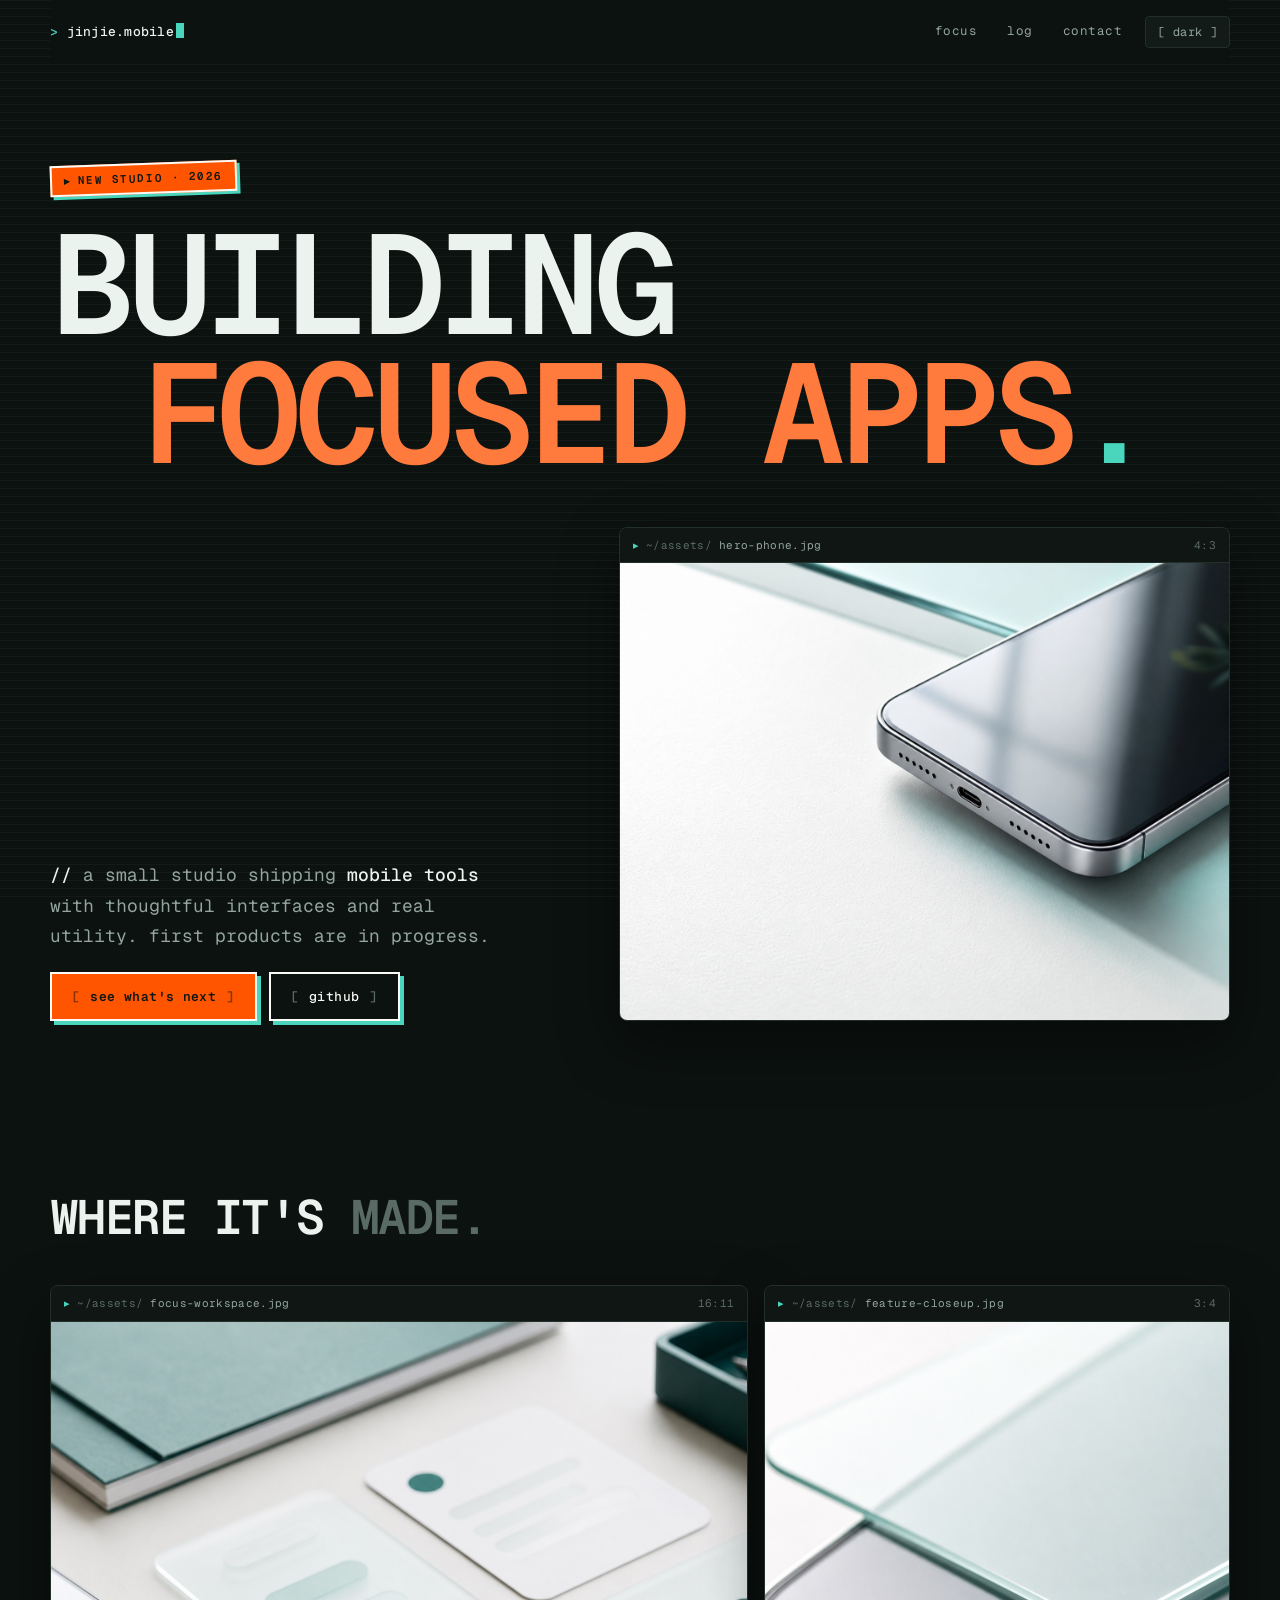
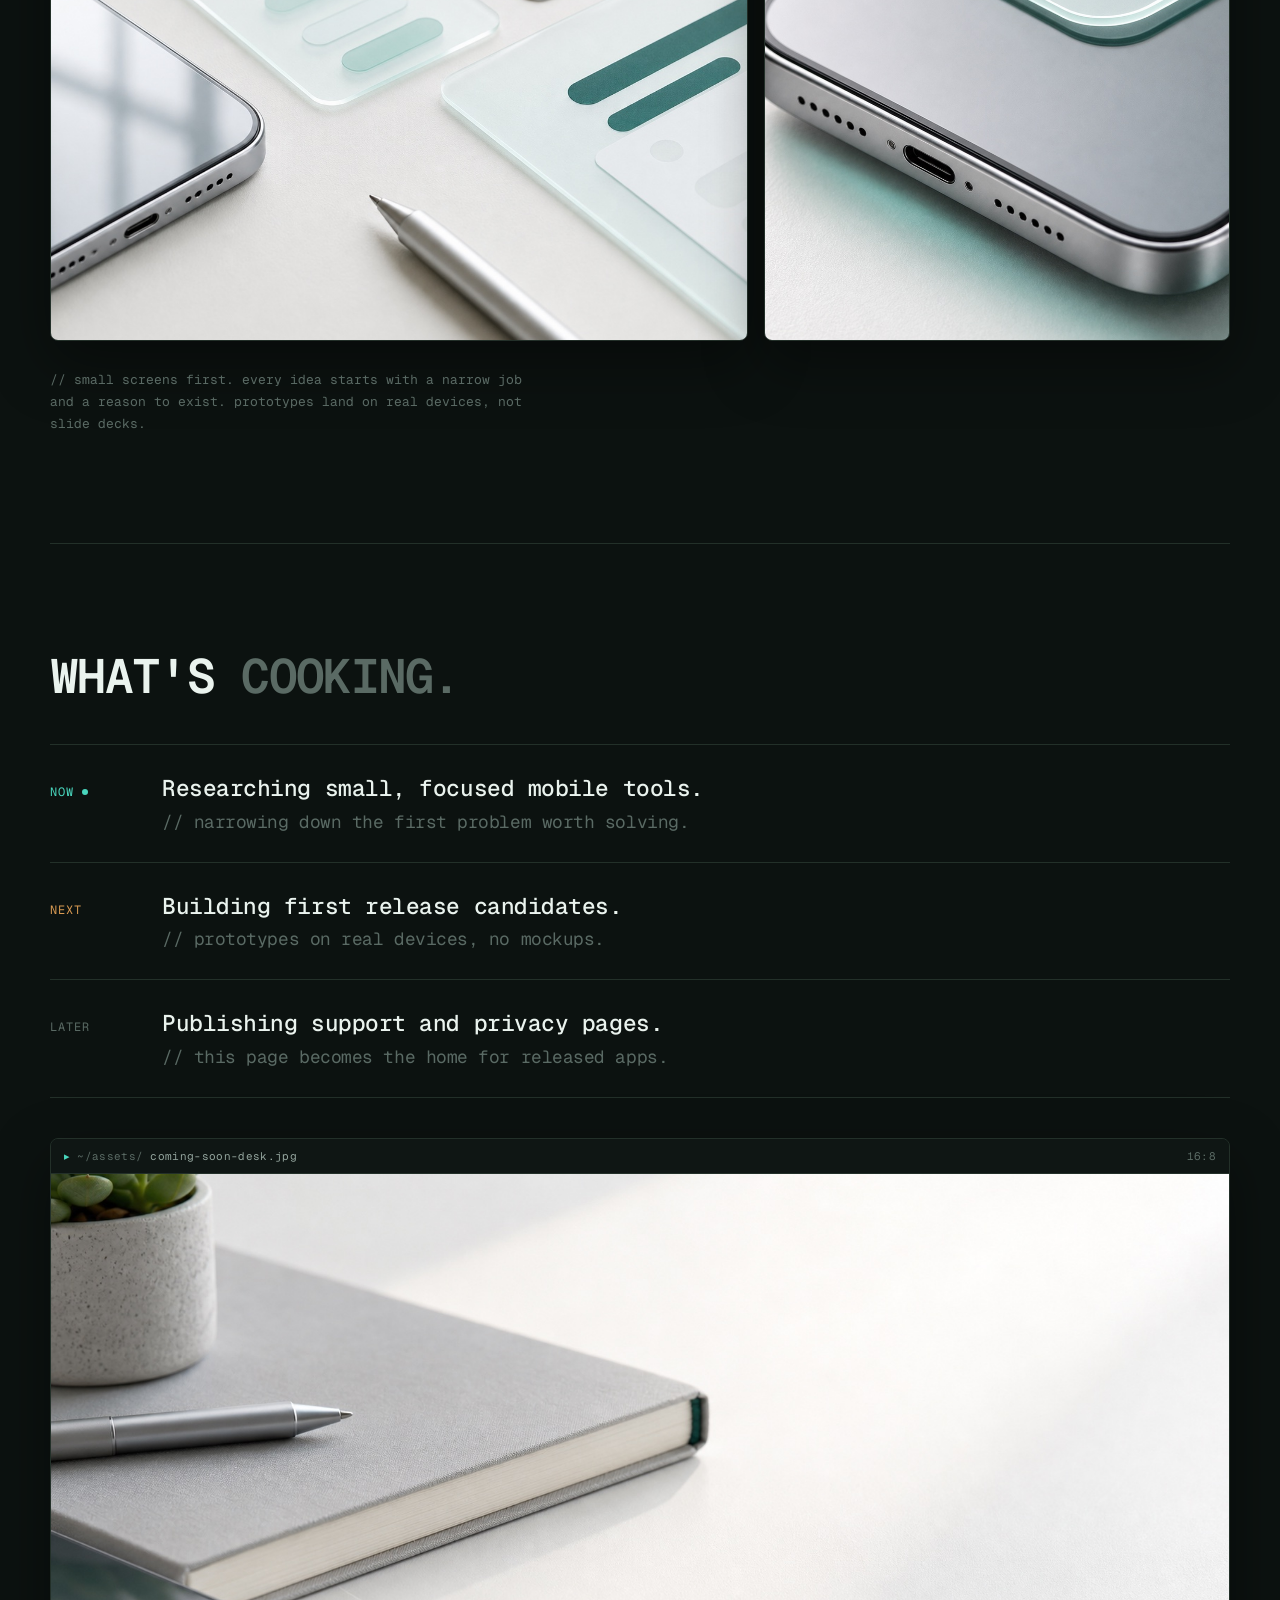
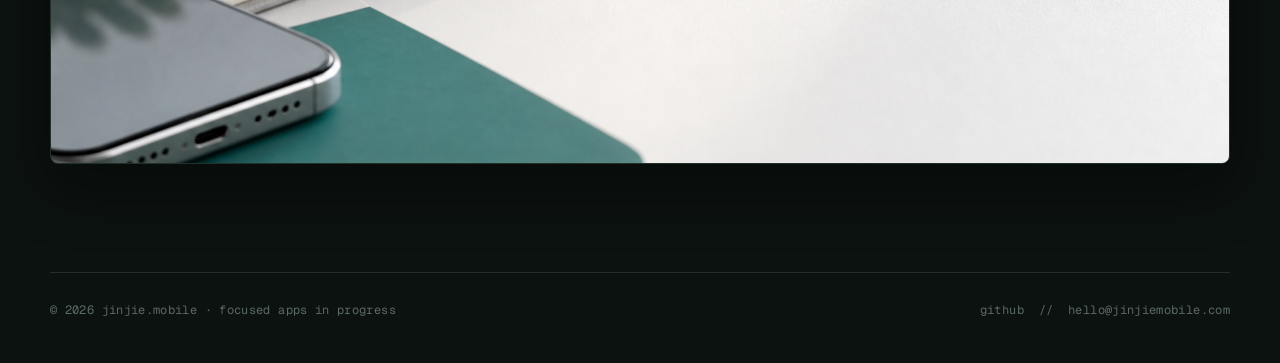
==== commit 4048e8be: "feat: hero eyebrow stamp + brutalist buttons Eyebrow becomes orange rotated stamp with green shadow." ====
--- a/index.html
+++ b/index.html
@@ -35,7 +35,7 @@
 </nav>
 
 <header class="hero wrap" id="top">
-  <p class="eyebrow"><span class="dot"></span> new mobile studio · 2026</p>
+  <p class="eyebrow stamp"><span class="ic">▸</span> new studio · 2026</p>
 
   <h1 class="display">
     <span class="scram" data-scramble data-text="BUILDING">BUILDING</span>
--- a/styles.css
+++ b/styles.css
@@ -137,14 +137,21 @@
   /* -- hero -- */
   .hero { padding: clamp(48px, 8vw, 88px) 0 clamp(40px, 6vw, 64px); position: relative; }
   .eyebrow {
-    display: inline-flex; align-items: center; gap: 8px;
+    display: inline-flex; align-items: center; gap: 6px;
     margin-bottom: clamp(18px, 2.5vw, 26px);
-    font-size: 12px; letter-spacing: 0.14em; color: var(--accent-ink); text-transform: uppercase;
-  }
-  .eyebrow .dot {
-    width: 7px; height: 7px; border-radius: 50%; background: var(--accent);
-    box-shadow: 0 0 0 4px var(--accent-soft);
-  }
+    font-size: 11px; letter-spacing: 0.14em; color: var(--ink-soft); text-transform: uppercase;
+  }
+  .eyebrow.stamp {
+    background: var(--clash-o);
+    color: #0e1714;
+    padding: 5px 12px;
+    font-weight: 600;
+    transform: rotate(-2deg);
+    box-shadow: 3px 3px 0 var(--clash-g);
+    border: 2px solid #0e1714;
+  }
+  [data-theme="dark"] .eyebrow.stamp { border-color: #fafaf7; }
+  .eyebrow .ic { font-weight: 700; }
   .display {
     font-size: clamp(3rem, 11vw, 9rem);
     line-height: 0.92; letter-spacing: -0.045em; font-weight: 600;
@@ -188,17 +195,28 @@
   .btn {
     display: inline-flex; align-items: center; gap: 10px;
     padding: 13px 20px; font-family: inherit; font-size: 13px; font-weight: 500; letter-spacing: 0.03em;
-    border-radius: 6px; border: 1px solid transparent; cursor: pointer;
-    transition: transform 160ms ease, background 160ms ease, border-color 160ms ease, color 160ms ease;
+    border-radius: 0; border: 2px solid transparent; cursor: pointer;
+    transition: transform 160ms steps(2), background 160ms steps(2), border-color 160ms steps(2), color 160ms steps(2);
   }
   .btn:active { transform: translateY(1px); }
-  .btn .bracket { color: var(--ink-faint); transition: color 160ms ease; }
-  .btn-primary { background: var(--accent); color: #f7fffc; }
-  .btn-primary:hover { background: var(--accent-ink); }
-  .btn-primary .bracket { color: rgb(255 255 255 / 0.55); }
-  .btn-ghost { border-color: var(--line); color: var(--ink); background: var(--surface); }
-  .btn-ghost:hover { border-color: var(--accent); color: var(--accent-ink); }
-  .btn-ghost:hover .bracket { color: var(--accent); }
+  .btn .bracket { color: var(--ink-faint); transition: color 160ms steps(2); }
+  .btn-primary {
+    background: var(--clash-o);
+    color: #0e1714;
+    border: 2px solid #0e1714;
+    box-shadow: 4px 4px 0 var(--clash-g);
+    font-weight: 600;
+  }
+  [data-theme="dark"] .btn-primary { border-color: #fafaf7; }
+  .btn-primary:hover { transform: translate(-2px, -2px); box-shadow: 6px 6px 0 var(--clash-g); }
+  .btn-primary .bracket { color: rgb(14 23 20 / 0.5); }
+  .btn-ghost {
+    border: 2px solid var(--ink); color: var(--ink); background: transparent;
+    box-shadow: 4px 4px 0 var(--clash-g);
+  }
+  [data-theme="dark"] .btn-ghost { border-color: #fafaf7; color: #fafaf7; }
+  .btn-ghost:hover { transform: translate(-2px, -2px); box-shadow: 6px 6px 0 var(--clash-g); }
+  .btn-ghost:hover .bracket { color: var(--clash-o); }
 
   /* -- frame (asset window) -- */
   .frame {
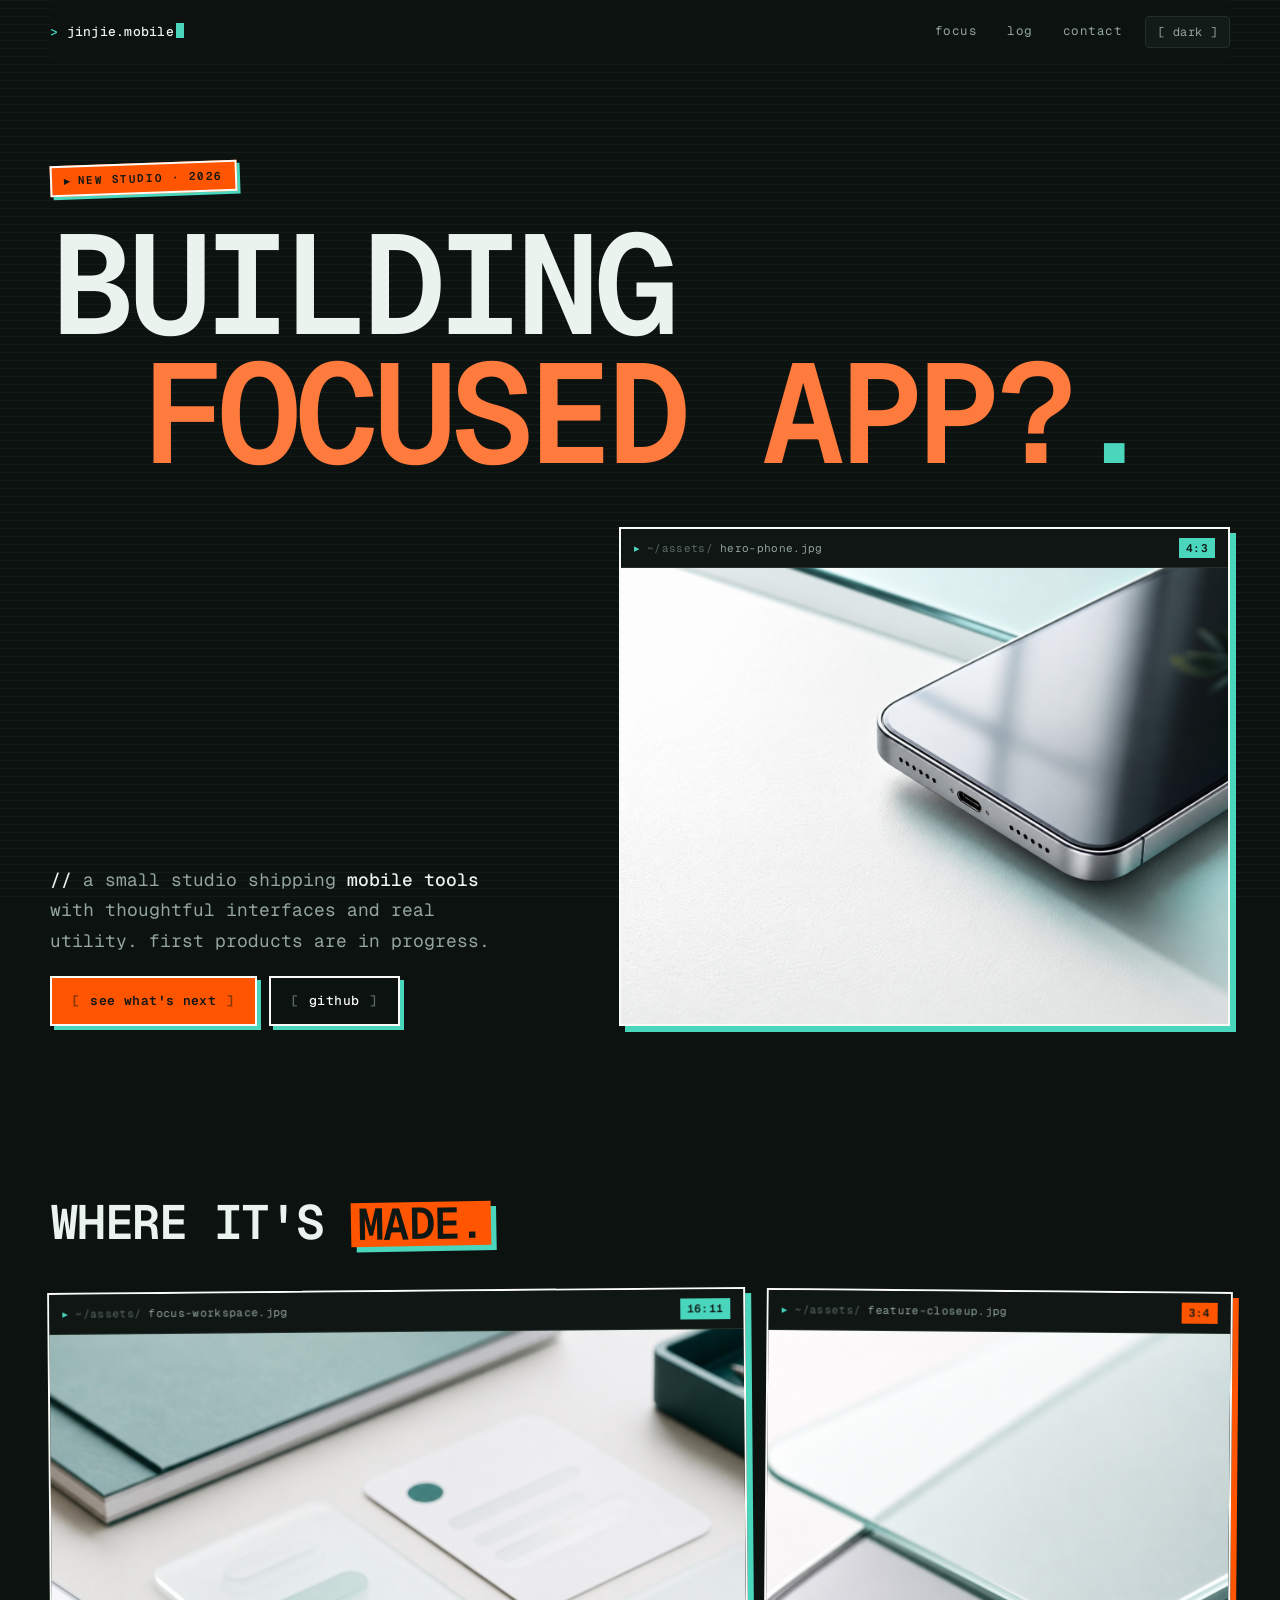
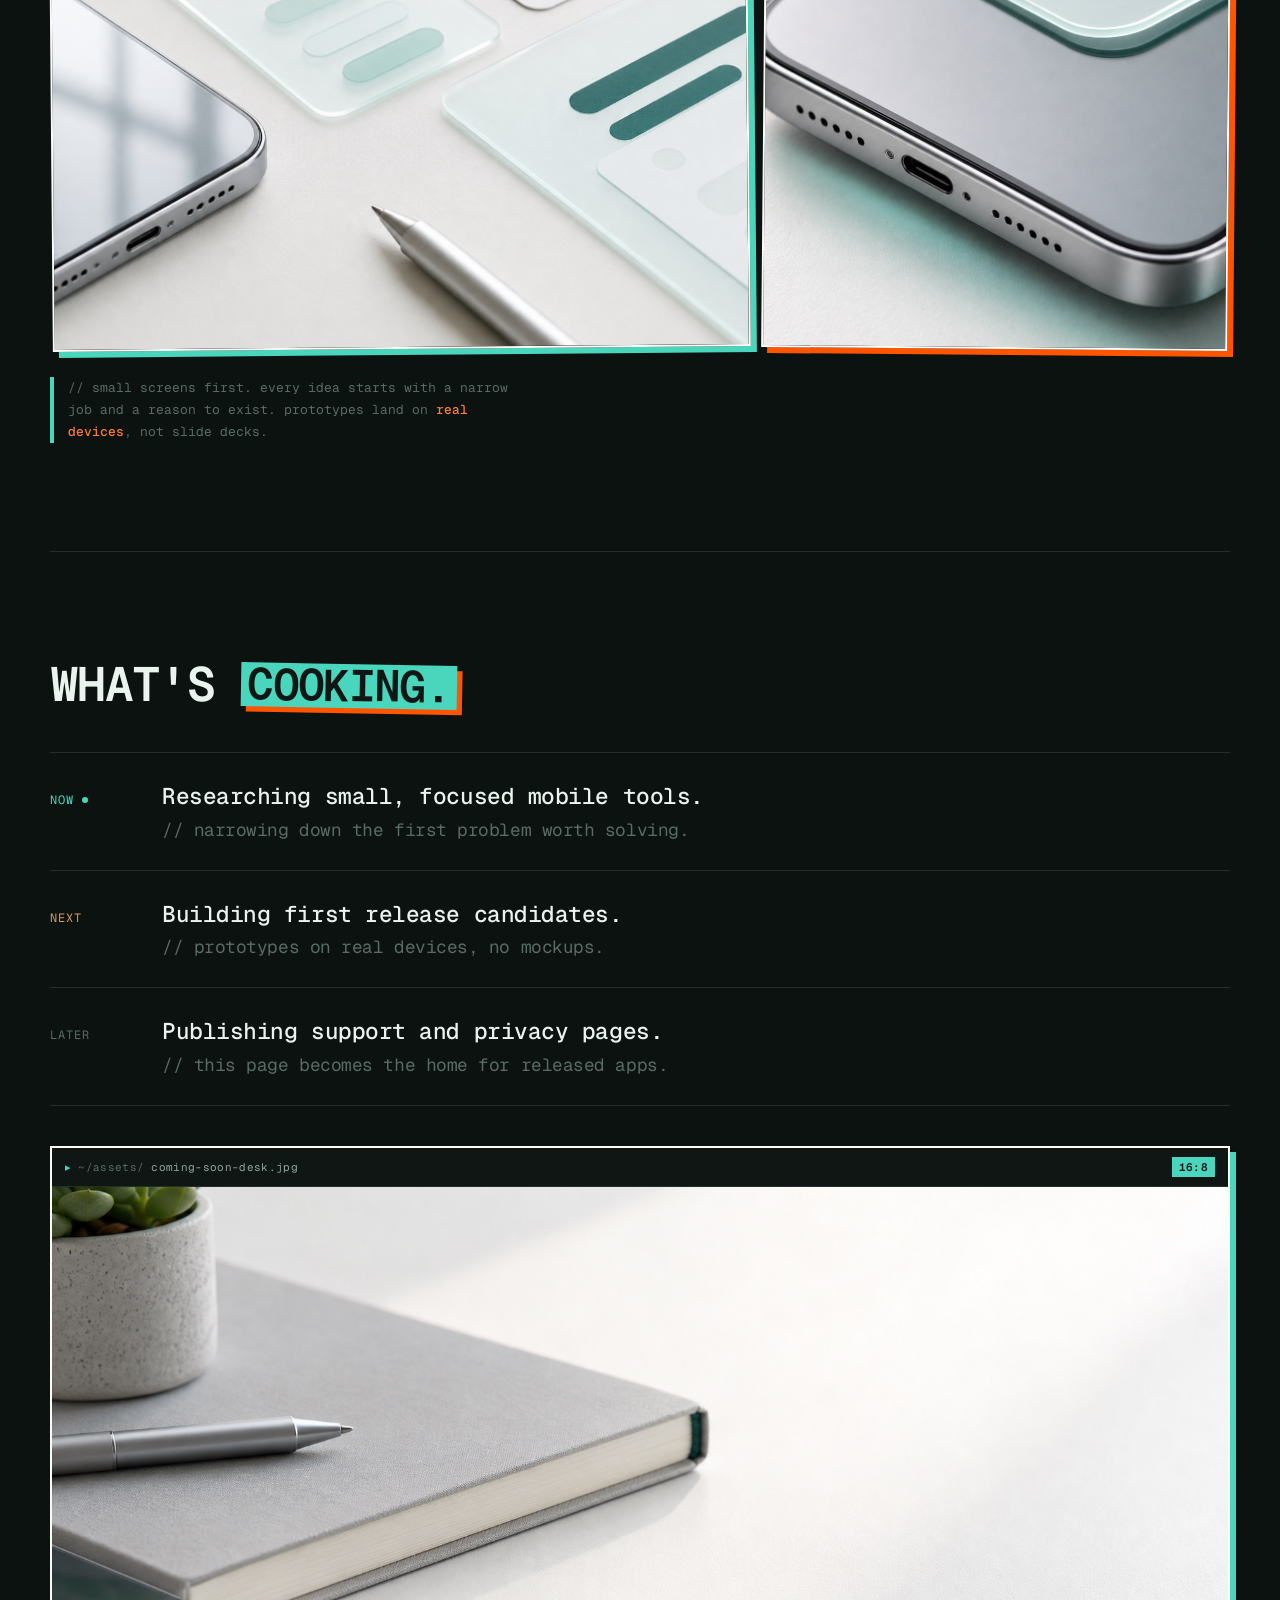
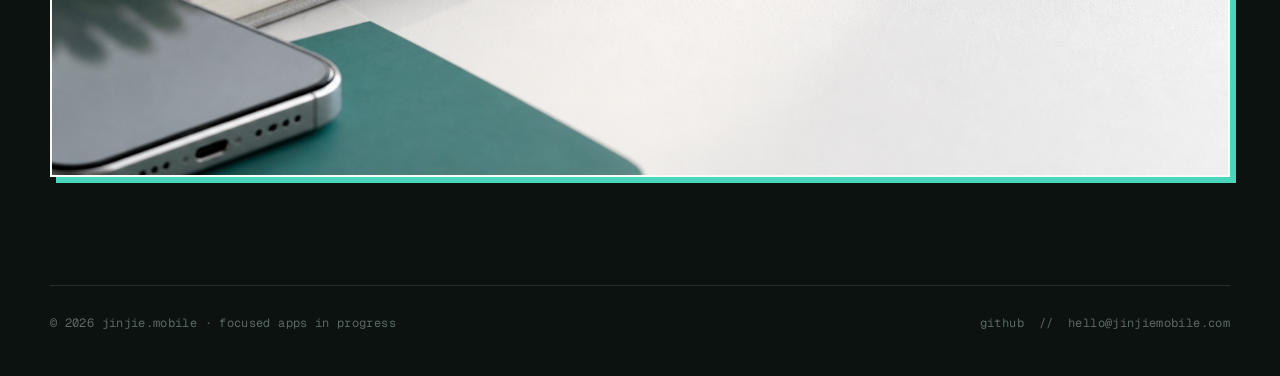
==== commit 5da742e0: "feat: section title word-blocks + note guide bar Focus 'made.' in orange block, Log 'cooking.' in gr" ====
--- a/index.html
+++ b/index.html
@@ -65,7 +65,7 @@
 
 <section class="section wrap" id="focus">
   <div class="sec-head">
-    <h2 class="sec-title">where it's <span class="mute">made.</span></h2>
+    <h2 class="sec-title">where it's <span class="word-blk blk-o">made.</span></h2>
   </div>
   <div class="bento">
     <figure class="frame">
@@ -83,12 +83,12 @@
       <img src="assets/feature-closeup.jpg" alt="Close-up mobile glass surface">
     </figure>
   </div>
-  <p class="sec-note">// small screens first. every idea starts with a narrow job and a reason to exist. prototypes land on real devices, not slide decks.</p>
+  <p class="sec-note note-bar">// small screens first. every idea starts with a narrow job and a reason to exist. prototypes land on <span class="hl">real devices</span>, not slide decks.</p>
 </section>
 
 <section class="section wrap" id="log">
   <div class="sec-head">
-    <h2 class="sec-title">what's <span class="mute">cooking.</span></h2>
+    <h2 class="sec-title">what's <span class="word-blk blk-g">cooking.</span></h2>
   </div>
 
   <div class="log-wrap">
--- a/styles.css
+++ b/styles.css
@@ -220,9 +220,11 @@
 
   /* -- frame (asset window) -- */
   .frame {
-    margin: 0; border: 1px solid var(--line); border-radius: 8px;
-    background: var(--surface); overflow: hidden; box-shadow: var(--shadow);
-  }
+    margin: 0; border: 2px solid var(--ink); border-radius: 0;
+    background: var(--surface); overflow: hidden;
+    box-shadow: 6px 6px 0 var(--clash-g);
+  }
+  [data-theme="dark"] .frame { border-color: #fafaf7; }
   .frame-bar {
     display: flex; align-items: center; justify-content: space-between; gap: 12px;
     padding: 9px 13px; border-bottom: 1px solid var(--line);
@@ -232,9 +234,26 @@
   .frame-bar .path { display: inline-flex; align-items: center; gap: 7px; min-width: 0; }
   .frame-bar .path .ic { color: var(--accent); }
   .frame-bar .path .dir { color: var(--ink-faint); }
-  .frame-bar .info { color: var(--ink-faint); white-space: nowrap; }
+  .frame-bar .info {
+    color: #0e1714; white-space: nowrap;
+    background: var(--clash-g);
+    padding: 2px 7px; font-weight: 600;
+  }
+  /* 右图(tall)的信息标用橙色呼应其阴影 */
+  .bento .frame.tall .frame-bar .info { background: var(--clash-o); }
   .frame img { width: 100%; height: 100%; object-fit: cover; }
   .frame.hero-frame img { aspect-ratio: 4 / 3; }
+  /* Hero frame 与 desk frame:绿阴影。Bento: 左图绿左倾,右图橙右倾 — 交替拼贴 */
+  .frame.hero-frame { box-shadow: 6px 6px 0 var(--clash-g); }
+  .bento .frame:not(.tall) {
+    box-shadow: 6px 6px 0 var(--clash-g);
+    transform: rotate(-0.5deg);
+  }
+  .bento .frame.tall {
+    box-shadow: 6px 6px 0 var(--clash-o);
+    transform: rotate(0.5deg);
+  }
+  .frame.desk-frame { box-shadow: 6px 6px 0 var(--clash-g); }
 
   /* -- section -- */
   .section { padding: clamp(56px, 9vw, 108px) 0; border-top: 1px solid var(--line); }
@@ -245,7 +264,29 @@
     font-weight: 600; margin: 0; text-transform: uppercase;
   }
   .sec-title .mute { color: var(--ink-faint); }
+  .sec-title .word-blk {
+    display: inline-block;
+    padding: 0 0.15em;
+    color: #0e1714;
+    line-height: 1;
+    font-size: 0.92em;
+  }
+  .sec-title .word-blk.blk-o {
+    background: var(--clash-o);
+    transform: rotate(-1deg);
+    box-shadow: 0.12em 0.12em 0 var(--clash-g);
+  }
+  .sec-title .word-blk.blk-g {
+    background: var(--clash-g);
+    transform: rotate(1deg);
+    box-shadow: 0.12em 0.12em 0 var(--clash-o);
+  }
   .sec-note { margin: clamp(20px, 3vw, 28px) 0 0; font-size: 13px; color: var(--ink-faint); max-width: 60ch; line-height: 1.7; }
+  .sec-note.note-bar {
+    border-left: 4px solid var(--clash-g);
+    padding-left: 14px;
+  }
+  .sec-note.note-bar .hl { color: var(--clash-o-soft); font-weight: 500; }
 
   /* bento */
   .bento { display: grid; grid-template-columns: 1.5fr 1fr; gap: 16px; }
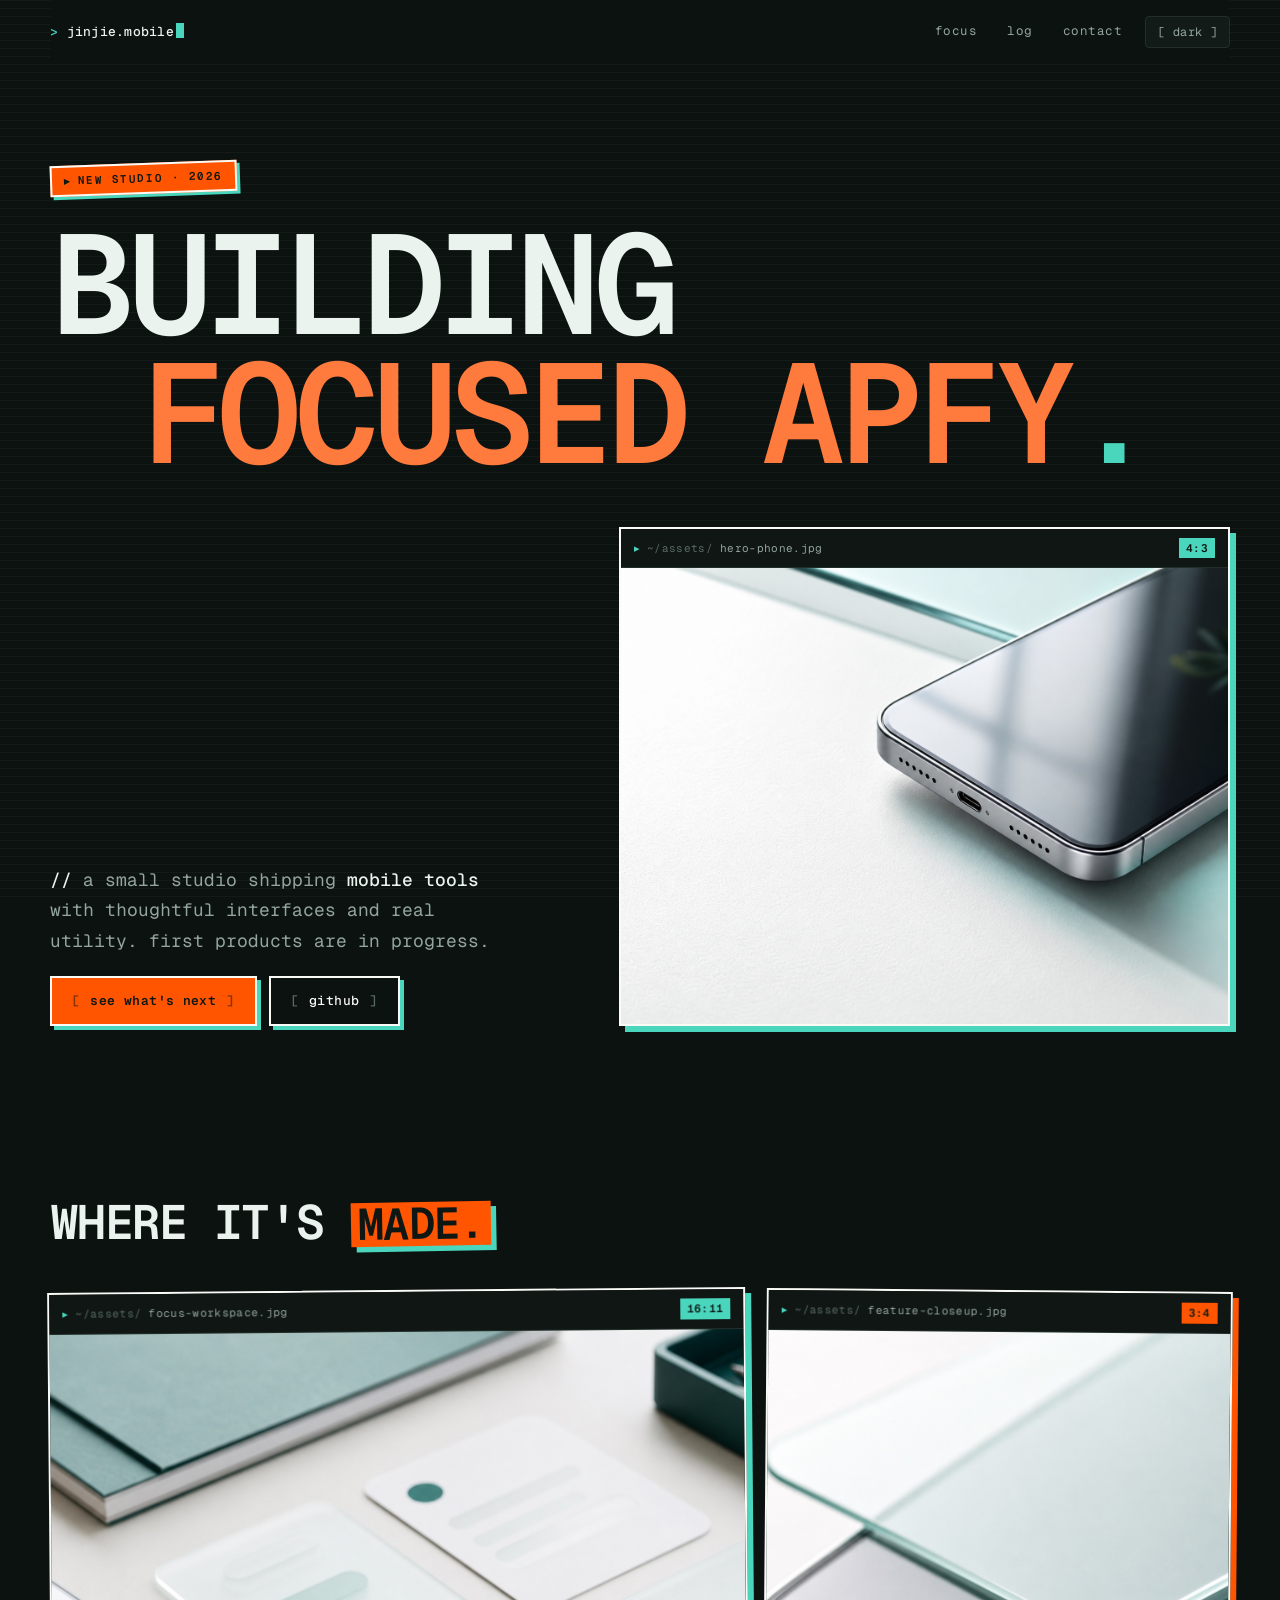
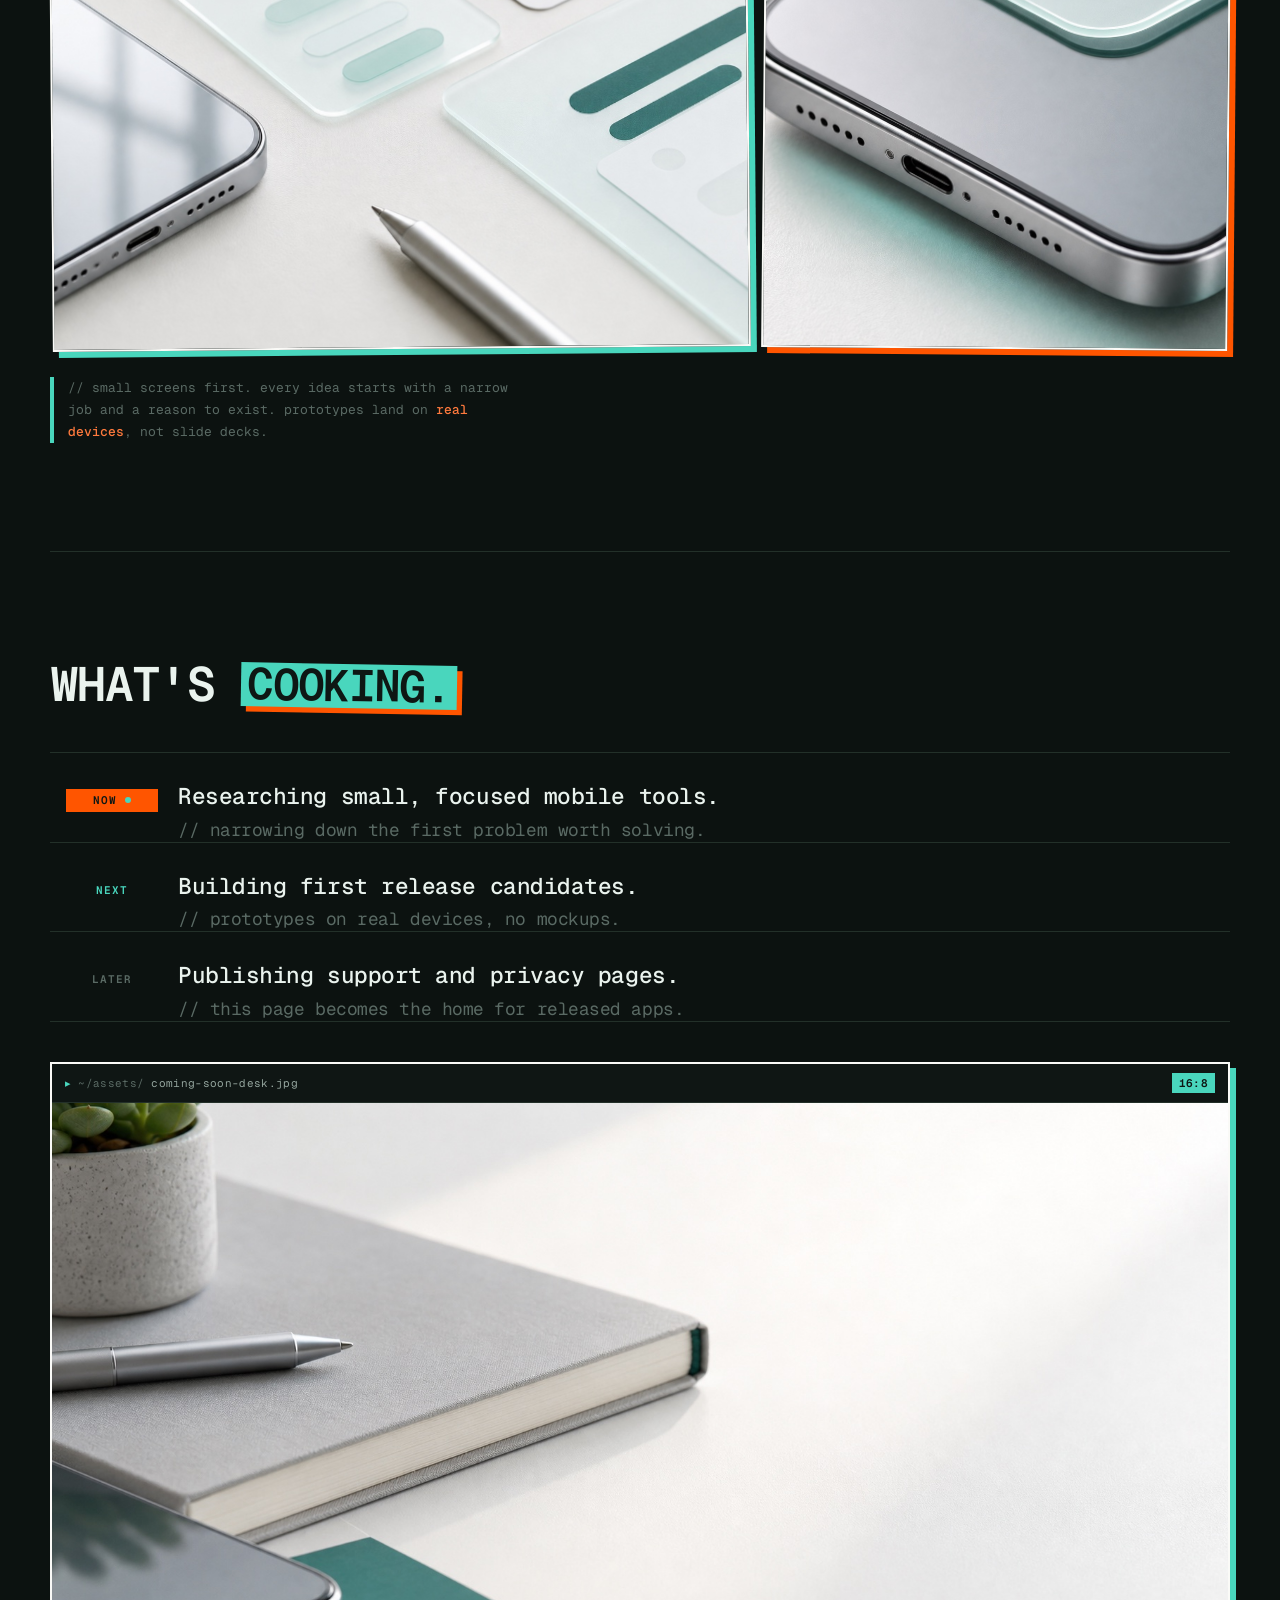
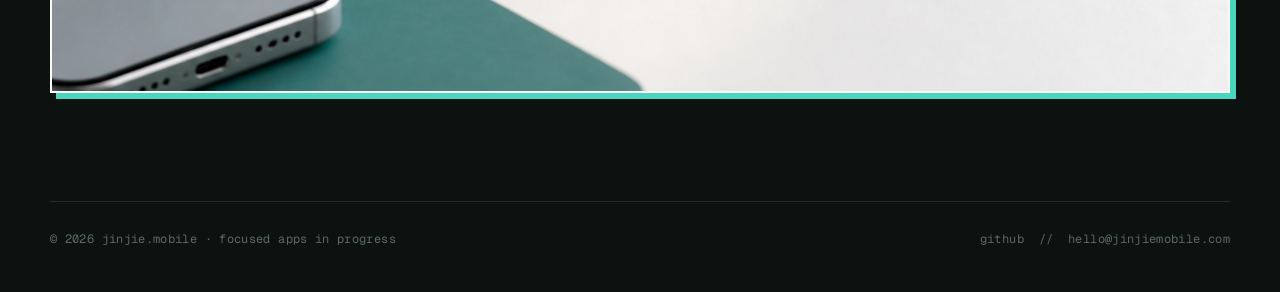
==== commit 8615a608: "feat: log tags clash downgrade + row guide bars NOW solid orange, NEXT green outline, LATER gray out" ====
--- a/index.html
+++ b/index.html
@@ -93,11 +93,11 @@
 
   <div class="log-wrap">
     <div class="log">
-      <div class="log-row">
+      <div class="log-row row-now">
         <span class="log-tag now">NOW<span class="pulse"></span></span>
         <p class="log-body">Researching small, focused mobile tools.<span class="comment">// narrowing down the first problem worth solving.</span></p>
       </div>
-      <div class="log-row">
+      <div class="log-row row-next">
         <span class="log-tag next">NEXT</span>
         <p class="log-body">Building first release candidates.<span class="comment">// prototypes on real devices, no mockups.</span></p>
       </div>
--- a/styles.css
+++ b/styles.css
@@ -298,12 +298,19 @@
   .log { border-top: 1px solid var(--line); }
   .log-row {
     display: grid; grid-template-columns: 92px 1fr; gap: 20px; align-items: baseline;
-    padding: clamp(20px, 3vw, 28px) 0; border-bottom: 1px solid var(--line);
-  }
-  .log-tag { font-size: 12px; letter-spacing: 0.08em; text-transform: uppercase; }
-  .log-tag.now { color: var(--accent); }
-  .log-tag.next { color: var(--warn); }
-  .log-tag.later { color: var(--ink-faint); }
+    padding: clamp(20px, 3vw, 28px) 0 0 16px; border-bottom: 1px solid var(--line);
+    border-left: 4px solid var(--mute);
+  }
+  .log-row.row-now { border-left-color: var(--clash-o); }
+  .log-row.row-next { border-left-color: var(--clash-g); }
+  .log-tag {
+    font-size: 11px; letter-spacing: 0.08em; text-transform: uppercase;
+    display: inline-block; padding: 3px 9px; font-weight: 600; text-align: center;
+    border: 2px solid var(--mute); color: var(--mute); background: transparent;
+  }
+  .log-tag.now { background: var(--clash-o); color: #0e1714; border-color: var(--clash-o); }
+  .log-tag.next { color: var(--clash-g); border-color: var(--clash-g); }
+  .log-tag.later { color: var(--ink-faint); border-color: var(--ink-faint); }
   .log-body { margin: 0; font-size: clamp(1.02rem, 1.9vw, 1.42rem); line-height: 1.35; letter-spacing: -0.02em; color: var(--ink); font-weight: 500; }
   .log-body .comment { color: var(--ink-faint); font-weight: 400; font-size: 0.78em; display: block; margin-top: 6px; }
   .pulse { display: inline-block; width: 6px; height: 6px; border-radius: 50%; background: var(--accent); margin-left: 8px; transform: translateY(-1px); animation: pulse 1.8s ease-in-out infinite; }
